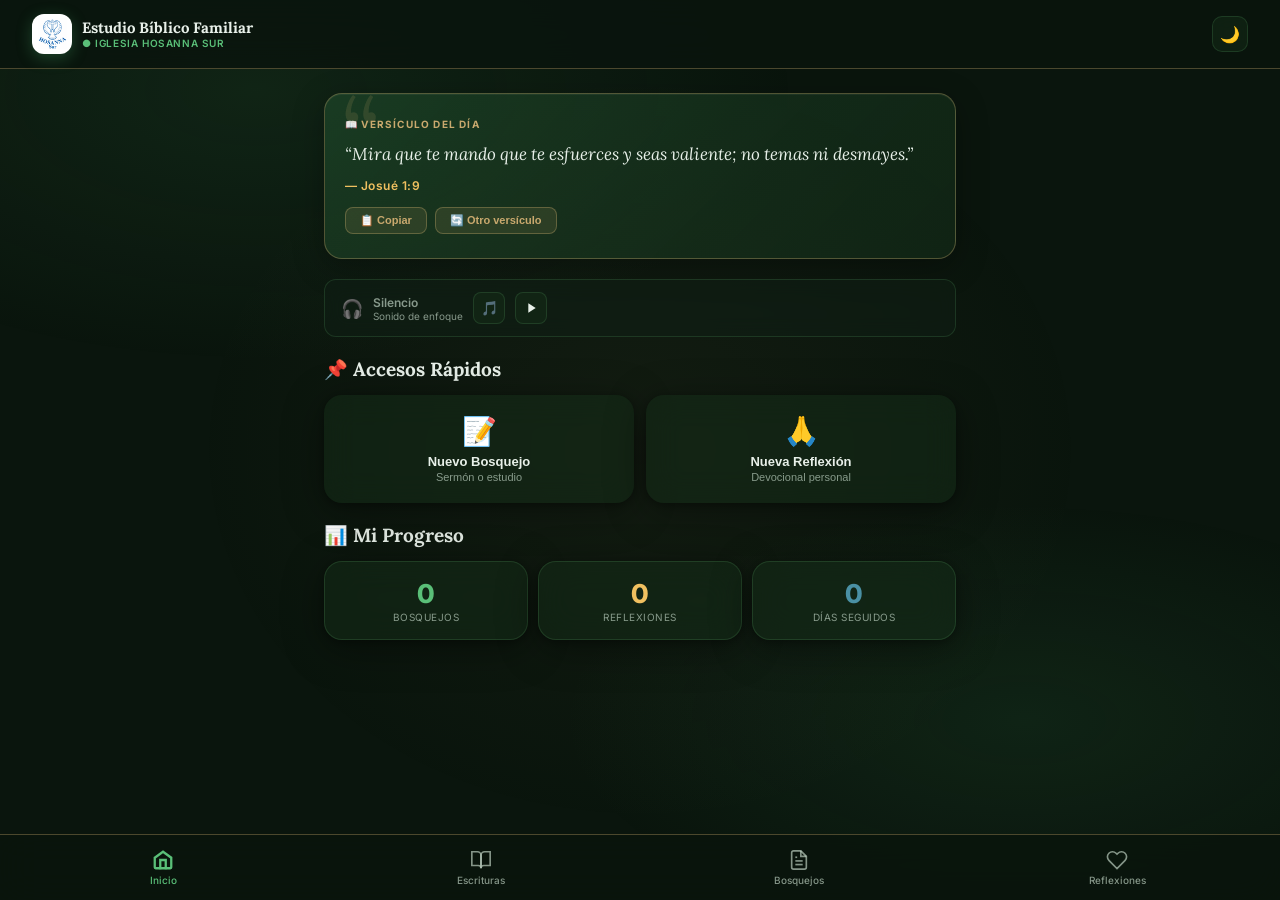
==== index.html @ 6cac1511 "Initial commit of Biblia App" ====
<!DOCTYPE html>
<html lang="es" data-theme="dark">
<head>
  <meta charset="UTF-8"/>
  <meta name="viewport" content="width=device-width, initial-scale=1.0, viewport-fit=cover"/>
  <meta name="description" content="Estudio Bíblico Familiar — Iglesia Hosanna Sur. Tu compañero de fe: bosquejos de sermones, reflexiones personales, lector bíblico y sonido Zen. Funciona sin internet."/>
  <meta name="theme-color" content="#1a3a22"/>
  <meta name="mobile-web-app-capable" content="yes"/>
  <meta name="apple-mobile-web-app-capable" content="yes"/>
  <meta name="apple-mobile-web-app-status-bar-style" content="black-translucent"/>
  <meta name="apple-mobile-web-app-title" content="Biblia App"/>
  <title>Estudio Bíblico Familiar — Iglesia Hosanna Sur</title>
  <link rel="manifest" href="manifest.json"/>
  <link rel="icon" type="image/svg+xml" href="icon.svg"/>
  <link rel="apple-touch-icon" href="icon.svg"/>
  <link rel="stylesheet" href="style.css"/>
</head>
<body>

<div class="app-shell">

  <!-- ══ HEADER ══ -->
  <header class="app-header">
    <div class="header-brand">
      <div class="header-icon" style="background:#fff; padding:3px; display:flex; align-items:center; justify-content:center; overflow:hidden;"><img src="logo-hosanna.png" alt="Hosanna Sur" style="width:100%; height:100%; object-fit:contain; border-radius:9px;"/></div>
      <div>
        <div class="header-title">Estudio Bíblico Familiar</div>
        <div class="header-subtitle" id="online-status">● Iglesia Hosanna Sur</div>
      </div>
    </div>
    <div class="header-actions">
      <button class="btn-icon" id="btn-theme" title="Cambiar tema">🌙</button>
    </div>
  </header>

  <!-- ══ MAIN ══ -->
  <main class="app-main">

    <!-- ── TAB: INICIO (Versículo + Zen) ── -->
    <section class="tab-screen active" id="tab-inicio">

      <!-- Versículo del Día -->
      <div class="verse-card">
        <div class="verse-card-label">📖 Versículo del Día</div>
        <div class="verse-card-text" id="verse-text">Cargando...</div>
        <div class="verse-card-ref" id="verse-ref"></div>
        <div class="verse-card-actions">
          <button class="btn-verse" id="btn-copy-verse">📋 Copiar</button>
          <button class="btn-verse" id="btn-new-verse">🔄 Otro versículo</button>
        </div>
      </div>

      <!-- Player Zen de Enfoque -->
      <div class="zen-bar" id="zen-bar">
        <span style="font-size:18px;">🎧</span>
        <div>
          <div class="zen-name" id="zen-name">Silencio</div>
          <div style="font-size:10px; color:var(--text-muted);">Sonido de enfoque</div>
        </div>
        <button class="zen-btn-small" id="btn-zen-select" title="Elegir sonido">🎵</button>
        <button class="zen-btn-small" id="btn-zen-play" title="Reproducir/Pausa">
          <svg id="zen-play-svg" viewBox="0 0 24 24" width="16" height="16" fill="currentColor"><path d="M8 5v14l11-7z"/></svg>
        </button>
      </div>

      <!-- Accesos rápidos -->
      <div class="section-header">
        <div class="section-title">📌 Accesos Rápidos</div>
      </div>
      <div style="display:grid; grid-template-columns:1fr 1fr; gap:12px; margin-bottom:20px;">
        <button class="glass-card" style="padding:20px 16px; text-align:center; cursor:pointer; border:none; color:var(--text-primary);" onclick="switchTab('tab-bosquejos'); showEditorBosquejo()">
          <div style="font-size:28px; margin-bottom:6px;">📝</div>
          <div style="font-size:13px; font-weight:700;">Nuevo Bosquejo</div>
          <div style="font-size:11px; color:var(--text-muted); margin-top:2px;">Sermón o estudio</div>
        </button>
        <button class="glass-card" style="padding:20px 16px; text-align:center; cursor:pointer; border:none; color:var(--text-primary);" onclick="switchTab('tab-reflexiones'); showEditorReflexion()">
          <div style="font-size:28px; margin-bottom:6px;">🙏</div>
          <div style="font-size:13px; font-weight:700;">Nueva Reflexión</div>
          <div style="font-size:11px; color:var(--text-muted); margin-top:2px;">Devocional personal</div>
        </button>
      </div>

      <!-- Stats -->
      <div class="section-header">
        <div class="section-title">📊 Mi Progreso</div>
      </div>
      <div style="display:grid; grid-template-columns:1fr 1fr 1fr; gap:10px;">
        <div class="glass-card" style="padding:16px; text-align:center;">
          <div style="font-size:26px; font-weight:800; color:var(--emerald-light);" id="stat-bosquejos">0</div>
          <div style="font-size:10px; color:var(--text-muted); margin-top:2px; text-transform:uppercase; letter-spacing:.05em;">Bosquejos</div>
        </div>
        <div class="glass-card" style="padding:16px; text-align:center;">
          <div style="font-size:26px; font-weight:800; color:var(--gold-light);" id="stat-reflexiones">0</div>
          <div style="font-size:10px; color:var(--text-muted); margin-top:2px; text-transform:uppercase; letter-spacing:.05em;">Reflexiones</div>
        </div>
        <div class="glass-card" style="padding:16px; text-align:center;">
          <div style="font-size:26px; font-weight:800; color:var(--accent-blue);" id="stat-streak">0</div>
          <div style="font-size:10px; color:var(--text-muted); margin-top:2px; text-transform:uppercase; letter-spacing:.05em;">Días seguidos</div>
        </div>
      </div>

    </section>

    <!-- ── TAB: LECTOR ── -->
    <section class="tab-screen" id="tab-lector">
      <div class="section-header">
        <div class="section-title">📖 Lector Bíblico</div>
      </div>
      <div class="lector-controls">
        <select class="select-field" id="sel-libro" onchange="onLibroChange()">
          <option value="">— Selecciona un libro —</option>
        </select>
        <div style="display:flex; gap:10px;">
          <select class="select-field" id="sel-capitulo" style="flex:1;" onchange="loadCapitulo()">
            <option value="">Cap.</option>
          </select>
          <select class="select-field" id="sel-version" style="flex:1.5;" onchange="loadCapitulo()">
            <option value="rva">RVA 1909</option>
            <option value="nvi">NVI (adaptada)</option>
          </select>
        </div>
      </div>

      <div class="verse-display" id="verse-display">
        <div class="empty-state">
          <div class="empty-state-icon">📖</div>
          <p>Selecciona un libro y capítulo<br>para comenzar a leer.</p>
        </div>
      </div>

      <div class="lector-nav">
        <button class="btn-nav" id="btn-cap-prev" onclick="navCapitulo(-1)">
          <svg width="16" height="16" viewBox="0 0 24 24" fill="none" stroke="currentColor" stroke-width="2"><path d="M15 18l-6-6 6-6"/></svg>
          Anterior
        </button>
        <button class="btn-nav" id="btn-cap-next" onclick="navCapitulo(1)">
          Siguiente
          <svg width="16" height="16" viewBox="0 0 24 24" fill="none" stroke="currentColor" stroke-width="2"><path d="M9 18l6-6-6-6"/></svg>
        </button>
      </div>
    </section>

    <!-- ── TAB: BOSQUEJOS ── -->
    <section class="tab-screen" id="tab-bosquejos">
      <div class="section-header">
        <div class="section-title">📝 Mis Bosquejos</div>
        <button class="section-badge" style="cursor:pointer;" onclick="showEditorBosquejo()">+ Nuevo</button>
      </div>

      <div class="search-wrapper">
        <span class="search-icon">🔍</span>
        <input class="search-input" id="search-bosquejos" type="search" placeholder="Buscar bosquejos..." oninput="renderBosquejos()"/>
      </div>

      <div class="bosquejo-list" id="bosquejo-list">
        <div class="empty-state" id="bosquejo-empty">
          <div class="empty-state-icon">📝</div>
          <p>Aún no tienes bosquejos.<br>Toca <strong>+ Nuevo</strong> para crear el primero.</p>
        </div>
      </div>
    </section>

    <!-- ── TAB: REFLEXIONES ── -->
    <section class="tab-screen" id="tab-reflexiones">
      <div class="section-header">
        <div class="section-title">🙏 Mis Reflexiones</div>
        <button class="section-badge" style="cursor:pointer;" onclick="showEditorReflexion()">+ Nueva</button>
      </div>

      <div class="search-wrapper">
        <span class="search-icon">🔍</span>
        <input class="search-input" id="search-reflexiones" type="search" placeholder="Buscar reflexiones..." oninput="renderReflexiones()"/>
      </div>

      <div id="reflexion-list" style="display:flex; flex-direction:column; gap:12px;">
        <div class="empty-state" id="reflexion-empty">
          <div class="empty-state-icon">🙏</div>
          <p>Aún no tienes reflexiones.<br>Toca <strong>+ Nueva</strong> para comenzar tu diario.</p>
        </div>
      </div>
    </section>

  </main>

  <!-- ══ BOTTOM NAV ══ -->
  <nav class="bottom-nav">
    <button class="nav-btn active" id="nav-inicio" onclick="switchTab('tab-inicio')">
      <svg viewBox="0 0 24 24"><path d="M3 9.5L12 3l9 6.5V20a1 1 0 01-1 1H4a1 1 0 01-1-1V9.5z"/><polyline points="9 22 9 12 15 12 15 22"/></svg>
      Inicio
    </button>
    <button class="nav-btn" id="nav-lector" onclick="switchTab('tab-lector')">
      <svg viewBox="0 0 24 24"><path d="M2 3h6a4 4 0 014 4v14a3 3 0 00-3-3H2z"/><path d="M22 3h-6a4 4 0 00-4 4v14a3 3 0 013-3h7z"/></svg>
      Escrituras
    </button>
    <button class="nav-btn" id="nav-bosquejos" onclick="switchTab('tab-bosquejos')">
      <svg viewBox="0 0 24 24"><path d="M14 2H6a2 2 0 00-2 2v16a2 2 0 002 2h12a2 2 0 002-2V8z"/><polyline points="14 2 14 8 20 8"/><line x1="16" y1="13" x2="8" y2="13"/><line x1="16" y1="17" x2="8" y2="17"/><polyline points="10 9 9 9 8 9"/></svg>
      Bosquejos
    </button>
    <button class="nav-btn" id="nav-reflexiones" onclick="switchTab('tab-reflexiones')">
      <svg viewBox="0 0 24 24"><path d="M20.84 4.61a5.5 5.5 0 00-7.78 0L12 5.67l-1.06-1.06a5.5 5.5 0 00-7.78 7.78l1.06 1.06L12 21.23l7.78-7.78 1.06-1.06a5.5 5.5 0 000-7.78z"/></svg>
      Reflexiones
    </button>
  </nav>

</div><!-- /.app-shell -->

<!-- ══ EDITOR BOSQUEJO ══ -->
<div class="editor-screen" id="editor-bosquejo">
  <div class="editor-header">
    <button class="btn-back" onclick="closeEditorBosquejo()">← Volver</button>
    <h2 id="editor-bosquejo-title">Nuevo Bosquejo</h2>
    <button class="btn-verse-open" onclick="openVerseModal()" title="Buscar e insertar versículo">📖 Versículos</button>
    <button class="btn-save-editor" onclick="saveBosquejo()">Guardar ✓</button>
  </div>
  <div class="editor-body">
    <div>
      <div class="field-label">Tema / Título del Sermón</div>
      <input class="field-input" id="b-titulo" type="text" placeholder="Ej: El Poder de la Fe" onfocus="lastBosquejoField='b-titulo'"/>
    </div>
    <div>
      <div class="field-label">Objetivo</div>
      <input class="field-input" id="b-objetivo" type="text" placeholder="¿Qué quiero que los oyentes logren?" onfocus="lastBosquejoField='b-objetivo'"/>
    </div>
    <div>
      <div class="field-label">Pasaje Principal</div>
      <input class="field-input" id="b-pasaje" type="text" placeholder="Ej: Hebreos 11:1-6" onfocus="lastBosquejoField='b-pasaje'"/>
    </div>
    <div>
      <div class="field-label">
        📖 Introducción
        <button class="field-insert-btn" onclick="openVerseModal('b-intro')" title="Insertar versículo aquí">📖+</button>
      </div>
      <textarea class="field-textarea" id="b-intro" onfocus="lastBosquejoField='b-intro'" placeholder="¿Cómo captarás la atención? Anécdota, pregunta, estadística..."></textarea>
    </div>
    <div>
      <div class="field-label">
        🏗️ Desarrollo / Bosquejo de Puntos
        <button class="field-insert-btn" onclick="openVerseModal('b-desarrollo')" title="Insertar versículo aquí">📖+</button>
      </div>
      <textarea class="field-textarea" id="b-desarrollo" onfocus="lastBosquejoField='b-desarrollo'" style="min-height:140px;" placeholder="I. Punto 1&#10;   - Subpunto&#10;II. Punto 2&#10;   - Subpunto&#10;III. Punto 3"></textarea>
    </div>
    <div>
      <div class="field-label">
        🎯 Conclusión y Llamado
        <button class="field-insert-btn" onclick="openVerseModal('b-conclusion')" title="Insertar versículo aquí">📖+</button>
      </div>
      <textarea class="field-textarea" id="b-conclusion" onfocus="lastBosquejoField='b-conclusion'" placeholder="Cierre del mensaje y llamado a la acción..."></textarea>
    </div>
    <div>
      <div class="field-label">
        🙏 Reflexión / Aplicación Personal
        <button class="field-insert-btn" onclick="openVerseModal('b-reflexion')" title="Insertar versículo aquí">📖+</button>
      </div>
      <textarea class="field-textarea" id="b-reflexion" onfocus="lastBosquejoField='b-reflexion'" placeholder="¿Cómo aplicamos esto en nuestra vida diaria?"></textarea>
    </div>
    <div style="height:20px;"></div>
  </div>
</div>

<!-- ══ EDITOR REFLEXIÓN ══ -->
<div class="editor-screen" id="editor-reflexion">
  <div class="editor-header">
    <button class="btn-back" onclick="closeEditorReflexion()">← Volver</button>
    <h2 id="editor-reflexion-title">Nueva Reflexión</h2>
    <button class="btn-save-editor" onclick="saveReflexion()">Guardar ✓</button>
  </div>
  <div class="editor-body">
    <div>
      <div class="field-label">Pasaje Bíblico</div>
      <input class="field-input" id="r-pasaje" type="text" placeholder="Ej: Juan 3:16 | Salmo 23"/>
    </div>
    <div>
      <div class="field-label">Color de etiqueta</div>
      <div class="color-dots">
        <div class="color-dot active" data-color="none" onclick="selectReflColor(this,'none')" title="Sin color"></div>
        <div class="color-dot" data-color="yellow" onclick="selectReflColor(this,'yellow')"></div>
        <div class="color-dot" data-color="green" onclick="selectReflColor(this,'green')"></div>
        <div class="color-dot" data-color="blue" onclick="selectReflColor(this,'blue')"></div>
        <div class="color-dot" data-color="pink" onclick="selectReflColor(this,'pink')"></div>
      </div>
    </div>
    <div>
      <div class="field-label">✍️ Mi Reflexión Personal</div>
      <textarea class="field-textarea" id="r-contenido" style="min-height:200px;" placeholder="¿Qué te habló este pasaje hoy? ¿Qué sientes que Dios te está diciendo?&#10;&#10;Escribe libremente, este es tu espacio personal..."></textarea>
    </div>
    <div style="height:20px;"></div>
  </div>
</div>

<!-- ══ ZEN DRAWER ══ -->
<div class="zen-drawer-overlay" id="zen-drawer-overlay" onclick="closeZenDrawer(event)">
  <div class="zen-drawer">
    <div class="zen-drawer-title">🎧 Elige tu sonido de enfoque</div>
    <div class="zen-option active" data-sound="none" onclick="selectZenSound(this)">
      <span class="zen-option-icon">🔇</span>
      <div><div class="zen-option-name">Silencio</div><div class="zen-option-desc">Sin sonido de fondo</div></div>
    </div>
    <div class="zen-option" data-sound="sublime" onclick="selectZenSound(this)">
      <span class="zen-option-icon">🎹</span>
      <div><div class="zen-option-name">Sublime Gracia</div><div class="zen-option-desc">Melodía suave en piano zen</div></div>
    </div>
    <div class="zen-option" data-sound="fidelidad" onclick="selectZenSound(this)">
      <span class="zen-option-icon">🕊️</span>
      <div><div class="zen-option-name">Tu Fidelidad</div><div class="zen-option-desc">Notas pacíficas e inspiradoras</div></div>
    </div>
    <div class="zen-option" data-sound="grande" onclick="selectZenSound(this)">
      <span class="zen-option-icon">🌟</span>
      <div><div class="zen-option-name">Cuán Grande Es Él</div><div class="zen-option-desc">Melodía arpegiada para meditar</div></div>
    </div>
    <div class="zen-option" data-sound="lluvia" onclick="selectZenSound(this)">
      <span class="zen-option-icon">🌧️</span>
      <div><div class="zen-option-name">Lluvia de Oración</div><div class="zen-option-desc">Lluvia suave mezclada con acordes de paz</div></div>
    </div>
  </div>
</div>

<!-- ══ VERSE SELECTOR MODAL ══ -->
<div id="vm-overlay" class="vm-overlay">
  <div class="vm-modal">

    <!-- Header -->
    <div class="vm-header">
      <span class="vm-title">📖 Insertar Versículos</span>
      <button class="vm-close" onclick="closeVerseModal()">✕</button>
    </div>

    <!-- Testament filter -->
    <div class="vm-testament-bar">
      <button class="vm-t-btn active" data-t="AT" onclick="vmFilterTestament(this)">📜 Antiguo Testamento</button>
      <button class="vm-t-btn" data-t="NT" onclick="vmFilterTestament(this)">✝️ Nuevo Testamento</button>
    </div>

    <!-- Selectors -->
    <div class="vm-selectors">
      <select class="select-field" id="vm-libro" onchange="vmOnLibroChange()">
        <option value="">— Selecciona un libro —</option>
      </select>
      <select class="select-field" id="vm-cap" onchange="vmLoadVerses()">
        <option value="">Capítulo</option>
      </select>
    </div>

    <!-- Range bar -->
    <div class="vm-range-bar" id="vm-range-bar" style="display:none;">
      <span class="vm-range-label">📏 Rango rápido:</span>
      <span class="vm-range-label">Del v.</span>
      <input class="vm-range-input" type="number" id="vm-range-from" min="1" placeholder="1"/>
      <span class="vm-range-label">al v.</span>
      <input class="vm-range-input" type="number" id="vm-range-to" min="1" placeholder="5"/>
      <button class="vm-range-apply" onclick="vmApplyRange()">Aplicar</button>
      <button class="vm-range-apply" onclick="vmClearAll()" style="background:rgba(192,57,43,0.2); border-color:rgba(192,57,43,0.4); color:#e74c3c;">✕ Limpiar</button>
    </div>

    <!-- Verse list -->
    <div class="vm-verse-list" id="vm-list">
      <div class="empty-state" style="padding:30px 20px;">
        <div class="empty-state-icon">📖</div>
        <p>Selecciona un libro y capítulo<br>para ver los versículos.</p>
      </div>
    </div>

    <!-- Preview -->
    <div class="vm-preview" id="vm-preview">
      <div class="vm-preview-header">
        <span class="vm-preview-label">📋 Vista previa — <span id="vm-count">0</span> versículo(s) seleccionado(s)</span>
        <button class="vm-range-apply" onclick="vmClearAll()">✕ Limpiar</button>
      </div>
      <div class="vm-preview-text" id="vm-preview-text">Toca versículos arriba para seleccionarlos.</div>
    </div>

    <!-- Actions -->
    <div class="vm-actions">
      <button class="btn-nav" onclick="vmCopy()">📋 Solo copiar</button>
      <button class="btn-primary" style="flex:1; margin:0;" onclick="vmInsert()">✅ Insertar al Bosquejo</button>
    </div>

  </div>
</div>

<script src="app.js"></script>
</body>
</html>
---- style.css ----
/* ============================================================
   ESTUDIO BÍBLICO FAMILIAR — style.css
   Diseño Premium Glassmorphism — Paleta Verde Esmeralda Sagrada
   ============================================================ */

@import url('https://fonts.googleapis.com/css2?family=Lora:ital,wght@0,400;0,600;0,700;1,400&family=Inter:wght@300;400;500;600;700&display=swap');

/* ── TOKENS ── */
:root {
  --bg-deep:       #0a150d;
  --bg-mid:        #0f1f14;
  --bg-card:       rgba(20, 45, 25, 0.55);
  --bg-card-light: rgba(245, 240, 228, 0.08);
  --border:        rgba(100, 180, 110, 0.18);
  --border-gold:   rgba(201, 169, 110, 0.35);
  --text-primary:  #e8f0e9;
  --text-muted:    rgba(200, 220, 205, 0.65);
  --emerald:       #3a8f55;
  --emerald-light: #5abf78;
  --emerald-glow:  rgba(58, 143, 85, 0.4);
  --gold:          #c9a96e;
  --gold-light:    #f0c060;
  --gold-glow:     rgba(201, 169, 110, 0.3);
  --red-soft:      #c0392b;
  --accent-blue:   #4a90a4;
  --radius:        18px;
  --radius-sm:     12px;
  --shadow-card:   0 8px 40px rgba(0,0,0,0.4), 0 2px 8px rgba(0,0,0,0.3);
  --transition:    all 0.28s cubic-bezier(0.4,0,0.2,1);
}

[data-theme="light"] {
  --bg-deep:       #f5f0e8;
  --bg-mid:        #ede8d8;
  --bg-card:       rgba(255, 252, 240, 0.75);
  --bg-card-light: rgba(245, 240, 228, 0.85);
  --border:        rgba(100, 160, 80, 0.25);
  --border-gold:   rgba(160, 110, 40, 0.3);
  --text-primary:  #1a2e1a;
  --text-muted:    #5a7060;
  --emerald:       #2e6b3e;
  --emerald-light: #3a8f55;
  --emerald-glow:  rgba(46, 107, 62, 0.2);
  --gold:          #8a6020;
  --gold-light:    #a07030;
  --shadow-card:   0 8px 40px rgba(0,0,0,0.1), 0 2px 8px rgba(0,0,0,0.07);
}

/* ── RESET & BASE ── */
*, *::before, *::after { box-sizing: border-box; margin: 0; padding: 0; }

html { font-size: 16px; scroll-behavior: smooth; }

body {
  font-family: 'Inter', system-ui, sans-serif;
  background: var(--bg-deep);
  color: var(--text-primary);
  min-height: 100vh;
  min-height: 100dvh;
  overflow-x: hidden;
  -webkit-font-smoothing: antialiased;
}

/* Animated background */
body::before {
  content: '';
  position: fixed;
  inset: 0;
  background:
    radial-gradient(ellipse 70% 50% at 20% 10%, rgba(46,107,62,0.18) 0%, transparent 60%),
    radial-gradient(ellipse 60% 40% at 80% 80%, rgba(58,143,85,0.12) 0%, transparent 60%),
    radial-gradient(ellipse 50% 60% at 50% 50%, rgba(201,169,110,0.05) 0%, transparent 70%);
  pointer-events: none;
  z-index: 0;
}

/* ── LAYOUT ── */
.app-shell {
  position: relative;
  z-index: 1;
  display: flex;
  flex-direction: column;
  min-height: 100vh;
  min-height: 100dvh;
}

/* ── HEADER ── */
.app-header {
  position: sticky;
  top: 0;
  z-index: 100;
  backdrop-filter: blur(20px);
  -webkit-backdrop-filter: blur(20px);
  background: rgba(10, 21, 13, 0.85);
  border-bottom: 1px solid var(--border-gold);
  padding: 12px 20px;
  display: flex;
  align-items: center;
  justify-content: space-between;
  gap: 12px;
}

[data-theme="light"] .app-header {
  background: rgba(245, 240, 232, 0.92);
}

.header-brand {
  display: flex;
  align-items: center;
  gap: 10px;
}

.header-icon {
  width: 40px;
  height: 40px;
  background: linear-gradient(135deg, var(--emerald), #2a5c35);
  border-radius: 12px;
  display: flex;
  align-items: center;
  justify-content: center;
  font-size: 20px;
  box-shadow: 0 4px 15px var(--emerald-glow);
  flex-shrink: 0;
}

.header-title {
  font-family: 'Lora', Georgia, serif;
  font-size: 15px;
  font-weight: 700;
  color: var(--text-primary);
  line-height: 1.2;
}

.header-subtitle {
  font-size: 10px;
  color: var(--emerald-light);
  font-weight: 600;
  letter-spacing: 0.06em;
  text-transform: uppercase;
}

.header-actions { display: flex; gap: 8px; align-items: center; }

.btn-icon {
  width: 36px;
  height: 36px;
  border-radius: 10px;
  border: 1px solid var(--border);
  background: var(--bg-card);
  color: var(--text-primary);
  font-size: 16px;
  cursor: pointer;
  display: flex;
  align-items: center;
  justify-content: center;
  transition: var(--transition);
  backdrop-filter: blur(8px);
}

.btn-icon:hover {
  background: var(--emerald-glow);
  border-color: var(--emerald);
  transform: scale(1.07);
}

/* ── MAIN CONTENT ── */
.app-main {
  flex: 1;
  overflow-y: auto;
  overflow-x: hidden;
}

/* ── TAB SCREENS ── */
.tab-screen { display: none; padding: 20px 16px 100px; max-width: 680px; margin: 0 auto; }
.tab-screen.active { display: block; }

/* ── BOTTOM NAV ── */
.bottom-nav {
  position: fixed;
  bottom: 0;
  left: 0; right: 0;
  z-index: 100;
  backdrop-filter: blur(20px);
  -webkit-backdrop-filter: blur(20px);
  background: rgba(10, 21, 13, 0.92);
  border-top: 1px solid var(--border-gold);
  display: flex;
  justify-content: space-around;
  padding: 8px 4px;
  padding-bottom: max(8px, env(safe-area-inset-bottom));
}

[data-theme="light"] .bottom-nav { background: rgba(245,240,228,0.95); }

.nav-btn {
  flex: 1;
  display: flex;
  flex-direction: column;
  align-items: center;
  gap: 3px;
  padding: 6px 4px;
  border: none;
  background: none;
  color: var(--text-muted);
  font-size: 10px;
  font-family: 'Inter', sans-serif;
  font-weight: 500;
  cursor: pointer;
  border-radius: 10px;
  transition: var(--transition);
}

.nav-btn svg { width: 22px; height: 22px; stroke: currentColor; fill: none; stroke-width: 1.8; }
.nav-btn.active { color: var(--emerald-light); }
.nav-btn.active svg { stroke-width: 2.5; }
.nav-btn:hover { color: var(--text-primary); }

/* ── GLASS CARD ── */
.glass-card {
  background: var(--bg-card);
  backdrop-filter: blur(16px);
  -webkit-backdrop-filter: blur(16px);
  border: 1px solid var(--border);
  border-radius: var(--radius);
  box-shadow: var(--shadow-card);
  transition: var(--transition);
}

.glass-card:hover { border-color: rgba(100, 180, 110, 0.35); }

/* ── VERSE OF THE DAY CARD ── */
.verse-card {
  background: linear-gradient(135deg, rgba(46,107,62,0.35) 0%, rgba(20,45,25,0.6) 100%);
  border: 1px solid var(--border-gold);
  border-radius: var(--radius);
  padding: 24px 20px;
  margin-bottom: 20px;
  position: relative;
  overflow: hidden;
  box-shadow: 0 8px 32px rgba(0,0,0,0.3), inset 0 1px 0 rgba(255,255,255,0.05);
}

.verse-card::before {
  content: '\201C';
  position: absolute;
  top: -10px; left: 16px;
  font-family: 'Lora', serif;
  font-size: 100px;
  color: var(--gold);
  opacity: 0.15;
  line-height: 1;
  pointer-events: none;
}

.verse-card-label {
  font-size: 10px;
  font-weight: 700;
  letter-spacing: 0.12em;
  text-transform: uppercase;
  color: var(--gold);
  margin-bottom: 10px;
  display: flex;
  align-items: center;
  gap: 6px;
}

.verse-card-text {
  font-family: 'Lora', Georgia, serif;
  font-size: 17px;
  font-style: italic;
  line-height: 1.65;
  color: var(--text-primary);
  margin-bottom: 10px;
}

.verse-card-ref {
  font-size: 12px;
  font-weight: 600;
  color: var(--gold-light);
  letter-spacing: 0.04em;
}

.verse-card-actions { display: flex; gap: 8px; margin-top: 14px; }

.btn-verse {
  padding: 6px 14px;
  border-radius: 8px;
  border: 1px solid var(--border-gold);
  background: rgba(201,169,110,0.12);
  color: var(--gold);
  font-size: 11px;
  font-weight: 600;
  cursor: pointer;
  transition: var(--transition);
}

.btn-verse:hover { background: rgba(201,169,110,0.25); transform: translateY(-1px); }

/* ── SECTION HEADER ── */
.section-header {
  display: flex;
  align-items: center;
  justify-content: space-between;
  margin-bottom: 14px;
  margin-top: 4px;
}

.section-title {
  font-family: 'Lora', Georgia, serif;
  font-size: 19px;
  font-weight: 700;
  color: var(--text-primary);
}

.section-badge {
  font-size: 10px;
  font-weight: 700;
  padding: 3px 10px;
  border-radius: 20px;
  background: var(--emerald-glow);
  border: 1px solid var(--emerald);
  color: var(--emerald-light);
  letter-spacing: 0.05em;
  text-transform: uppercase;
}

/* ── BOSQUEJO (SERMON) CARDS ── */
.bosquejo-list { display: flex; flex-direction: column; gap: 12px; }

.bosquejo-card {
  padding: 18px;
  border-radius: var(--radius);
  background: var(--bg-card);
  border: 1px solid var(--border);
  backdrop-filter: blur(12px);
  cursor: pointer;
  transition: var(--transition);
  position: relative;
}

.bosquejo-card:hover {
  border-color: var(--emerald);
  transform: translateY(-2px);
  box-shadow: 0 12px 40px rgba(0,0,0,0.3);
}

.bosquejo-card-title {
  font-family: 'Lora', serif;
  font-size: 15px;
  font-weight: 700;
  color: var(--text-primary);
  margin-bottom: 4px;
}

.bosquejo-card-meta {
  font-size: 11px;
  color: var(--text-muted);
  display: flex;
  gap: 10px;
}

.bosquejo-card-meta span { display: flex; align-items: center; gap: 3px; }

.delete-btn {
  position: absolute;
  top: 12px; right: 12px;
  width: 26px; height: 26px;
  border-radius: 50%;
  border: 1px solid rgba(192,57,43,0.3);
  background: rgba(192,57,43,0.1);
  color: var(--red-soft);
  font-size: 12px;
  cursor: pointer;
  display: flex;
  align-items: center;
  justify-content: center;
  transition: var(--transition);
  opacity: 0;
}

.bosquejo-card:hover .delete-btn { opacity: 1; }
.delete-btn:hover { background: rgba(192,57,43,0.3); transform: scale(1.1); }

/* ── EDITOR SCREEN ── */
.editor-screen {
  display: none;
  position: fixed;
  inset: 0;
  z-index: 200;
  background: var(--bg-deep);
  flex-direction: column;
}

.editor-screen.active { display: flex; }

.editor-header {
  padding: 14px 16px;
  display: flex;
  align-items: center;
  gap: 10px;
  border-bottom: 1px solid var(--border-gold);
  backdrop-filter: blur(20px);
  background: rgba(10,21,13,0.9);
  flex-shrink: 0;
}

[data-theme="light"] .editor-header { background: rgba(245,240,228,0.95); }

.editor-header h2 {
  flex: 1;
  font-family: 'Lora', serif;
  font-size: 16px;
  font-weight: 700;
  color: var(--text-primary);
}

.btn-back, .btn-save-editor {
  padding: 8px 16px;
  border-radius: 10px;
  border: 1px solid var(--border);
  font-size: 13px;
  font-weight: 600;
  cursor: pointer;
  transition: var(--transition);
  font-family: 'Inter', sans-serif;
}

.btn-back {
  background: var(--bg-card);
  color: var(--text-muted);
}

.btn-back:hover { color: var(--text-primary); border-color: var(--text-muted); }

.btn-save-editor {
  background: linear-gradient(135deg, var(--emerald), #2a5c35);
  border-color: var(--emerald);
  color: #fff;
  box-shadow: 0 4px 15px var(--emerald-glow);
}

.btn-save-editor:hover { transform: translateY(-1px); box-shadow: 0 6px 20px var(--emerald-glow); }

.editor-body {
  flex: 1;
  overflow-y: auto;
  padding: 20px 16px;
  display: flex;
  flex-direction: column;
  gap: 16px;
}

.field-label {
  font-size: 11px;
  font-weight: 700;
  letter-spacing: 0.08em;
  text-transform: uppercase;
  color: var(--emerald-light);
  margin-bottom: 6px;
}

.field-input {
  width: 100%;
  padding: 12px 14px;
  border-radius: var(--radius-sm);
  border: 1px solid var(--border);
  background: var(--bg-card);
  color: var(--text-primary);
  font-family: 'Inter', sans-serif;
  font-size: 14px;
  transition: var(--transition);
  outline: none;
  backdrop-filter: blur(8px);
}

.field-input:focus { border-color: var(--emerald); box-shadow: 0 0 0 3px var(--emerald-glow); }

.field-textarea {
  width: 100%;
  padding: 12px 14px;
  border-radius: var(--radius-sm);
  border: 1px solid var(--border);
  background: var(--bg-card);
  color: var(--text-primary);
  font-family: 'Lora', Georgia, serif;
  font-size: 14px;
  line-height: 1.7;
  resize: vertical;
  min-height: 90px;
  outline: none;
  transition: var(--transition);
  backdrop-filter: blur(8px);
}

.field-textarea:focus { border-color: var(--emerald); box-shadow: 0 0 0 3px var(--emerald-glow); }
.field-textarea::placeholder, .field-input::placeholder { color: var(--text-muted); }

/* ── REFLEXIONES ── */
.reflection-card {
  padding: 16px;
  border-radius: var(--radius-sm);
  background: var(--bg-card);
  border: 1px solid var(--border);
  backdrop-filter: blur(12px);
  transition: var(--transition);
  position: relative;
}

.reflection-card:hover { border-color: var(--emerald); transform: translateY(-1px); }

.reflection-passage {
  font-size: 11px;
  font-weight: 700;
  color: var(--emerald-light);
  letter-spacing: 0.06em;
  text-transform: uppercase;
  margin-bottom: 6px;
}

.reflection-content {
  font-family: 'Lora', serif;
  font-size: 14px;
  line-height: 1.6;
  color: var(--text-primary);
  margin-bottom: 6px;
}

.reflection-date {
  font-size: 10px;
  color: var(--text-muted);
}

/* ── ZEN PLAYER (igual que Notarapida) ── */
.zen-bar {
  display: flex;
  align-items: center;
  gap: 10px;
  padding: 12px 16px;
  border-radius: var(--radius-sm);
  background: rgba(15,31,20,0.6);
  border: 1px solid var(--border);
  backdrop-filter: blur(10px);
  margin-bottom: 20px;
}

.zen-bar.playing { border-color: var(--emerald); box-shadow: 0 0 20px var(--emerald-glow); }

.zen-name {
  flex: 1;
  font-size: 12px;
  font-weight: 600;
  color: var(--text-muted);
}

.zen-name.playing-text { color: var(--emerald-light); }

.zen-btn-small {
  width: 32px; height: 32px;
  border-radius: 8px;
  border: 1px solid var(--border);
  background: var(--bg-card);
  color: var(--text-primary);
  font-size: 14px;
  cursor: pointer;
  display: flex;
  align-items: center;
  justify-content: center;
  transition: var(--transition);
}

.zen-btn-small:hover { border-color: var(--emerald); background: var(--emerald-glow); }

.zen-drawer-overlay {
  display: none;
  position: fixed;
  inset: 0;
  z-index: 300;
  background: rgba(0,0,0,0.5);
  backdrop-filter: blur(4px);
}

.zen-drawer-overlay.open { display: flex; align-items: flex-end; }

.zen-drawer {
  width: 100%;
  background: var(--bg-mid);
  border-radius: 24px 24px 0 0;
  border-top: 1px solid var(--border-gold);
  padding: 20px 16px 40px;
  animation: slideUp 0.25s ease;
}

@keyframes slideUp { from { transform: translateY(100%); } to { transform: translateY(0); } }

.zen-drawer-title {
  text-align: center;
  font-size: 13px;
  font-weight: 700;
  color: var(--text-muted);
  margin-bottom: 16px;
  letter-spacing: 0.06em;
  text-transform: uppercase;
}

.zen-option {
  display: flex;
  align-items: center;
  gap: 12px;
  padding: 14px 16px;
  border-radius: 12px;
  border: 1px solid var(--border);
  background: var(--bg-card);
  margin-bottom: 8px;
  cursor: pointer;
  transition: var(--transition);
}

.zen-option:hover, .zen-option.active {
  border-color: var(--emerald);
  background: var(--emerald-glow);
}

.zen-option-icon { font-size: 22px; }
.zen-option-name { font-size: 14px; font-weight: 600; color: var(--text-primary); }
.zen-option-desc { font-size: 11px; color: var(--text-muted); }

/* ── LECTOR ── */
.lector-controls {
  display: flex;
  flex-direction: column;
  gap: 12px;
  margin-bottom: 20px;
}

.select-field {
  width: 100%;
  padding: 11px 14px;
  border-radius: var(--radius-sm);
  border: 1px solid var(--border);
  background: var(--bg-card);
  color: var(--text-primary);
  font-family: 'Inter', sans-serif;
  font-size: 14px;
  outline: none;
  cursor: pointer;
  transition: var(--transition);
  appearance: none;
  -webkit-appearance: none;
  background-image: url("data:image/svg+xml,%3Csvg xmlns='http://www.w3.org/2000/svg' width='12' height='12' viewBox='0 0 24 24' fill='none' stroke='%235abf78' stroke-width='2'%3E%3Cpath d='M6 9l6 6 6-6'/%3E%3C/svg%3E");
  background-repeat: no-repeat;
  background-position: right 12px center;
  backdrop-filter: blur(8px);
}

.select-field:focus { border-color: var(--emerald); box-shadow: 0 0 0 3px var(--emerald-glow); }
.select-field option { background: #0f1f14; color: #e8f0e9; }

.verse-display {
  background: var(--bg-card);
  border: 1px solid var(--border-gold);
  border-radius: var(--radius);
  padding: 20px;
  backdrop-filter: blur(12px);
  min-height: 200px;
}

.verse-display-text {
  font-family: 'Lora', Georgia, serif;
  font-size: 16px;
  line-height: 1.8;
  color: var(--text-primary);
}

.verse-display-text .verse-num {
  font-size: 10px;
  font-weight: 700;
  color: var(--gold);
  vertical-align: super;
  margin-right: 3px;
}

.lector-nav {
  display: flex;
  gap: 10px;
  margin-top: 14px;
  justify-content: center;
}

.btn-nav {
  padding: 10px 20px;
  border-radius: 10px;
  border: 1px solid var(--border);
  background: var(--bg-card);
  color: var(--text-primary);
  font-size: 13px;
  font-weight: 600;
  cursor: pointer;
  transition: var(--transition);
  display: flex;
  align-items: center;
  gap: 6px;
}

.btn-nav:hover { border-color: var(--emerald); background: var(--emerald-glow); }

.btn-primary {
  padding: 12px 20px;
  border-radius: var(--radius-sm);
  border: none;
  background: linear-gradient(135deg, var(--emerald), #2a5c35);
  color: #fff;
  font-size: 14px;
  font-weight: 700;
  cursor: pointer;
  transition: var(--transition);
  display: flex;
  align-items: center;
  justify-content: center;
  gap: 8px;
  box-shadow: 0 4px 15px var(--emerald-glow);
  font-family: 'Inter', sans-serif;
  width: 100%;
}

.btn-primary:hover { transform: translateY(-2px); box-shadow: 0 8px 25px var(--emerald-glow); }

/* ── EMPTY STATE ── */
.empty-state {
  text-align: center;
  padding: 40px 20px;
  color: var(--text-muted);
}

.empty-state-icon { font-size: 48px; margin-bottom: 12px; opacity: 0.5; }
.empty-state p { font-size: 14px; line-height: 1.6; }

/* ── TOAST ── */
.toast {
  position: fixed;
  bottom: 90px;
  left: 50%;
  transform: translateX(-50%) translateY(20px);
  background: rgba(20,45,25,0.95);
  border: 1px solid var(--emerald);
  border-radius: 50px;
  padding: 10px 22px;
  font-size: 13px;
  font-weight: 600;
  color: var(--text-primary);
  backdrop-filter: blur(20px);
  box-shadow: 0 8px 30px rgba(0,0,0,0.4), 0 0 0 1px var(--emerald-glow);
  opacity: 0;
  transition: all 0.3s cubic-bezier(0.4, 0, 0.2, 1);
  z-index: 9999;
  white-space: nowrap;
  pointer-events: none;
}

.toast.show { opacity: 1; transform: translateX(-50%) translateY(0); }

/* ── SEARCH ── */
.search-wrapper {
  position: relative;
  margin-bottom: 16px;
}

.search-icon {
  position: absolute;
  left: 12px;
  top: 50%;
  transform: translateY(-50%);
  font-size: 14px;
  pointer-events: none;
  color: var(--text-muted);
}

.search-input {
  width: 100%;
  padding: 11px 14px 11px 36px;
  border-radius: var(--radius-sm);
  border: 1px solid var(--border);
  background: var(--bg-card);
  color: var(--text-primary);
  font-family: 'Inter', sans-serif;
  font-size: 14px;
  outline: none;
  transition: var(--transition);
  backdrop-filter: blur(8px);
}

.search-input:focus { border-color: var(--emerald); box-shadow: 0 0 0 3px var(--emerald-glow); }
.search-input::placeholder { color: var(--text-muted); }

/* ── HIGHLIGHT COLORS ── */
.color-dots { display: flex; gap: 8px; margin-bottom: 12px; }
.color-dot {
  width: 24px; height: 24px;
  border-radius: 50%;
  border: 2px solid transparent;
  cursor: pointer;
  transition: var(--transition);
}
.color-dot.active, .color-dot:hover { border-color: #fff; transform: scale(1.2); }
.color-dot[data-color="yellow"] { background: #f0c060; }
.color-dot[data-color="green"]  { background: #4caf80; }
.color-dot[data-color="blue"]   { background: #4a90a4; }
.color-dot[data-color="pink"]   { background: #e8728a; }
.color-dot[data-color="none"]   { background: var(--bg-card); border-color: var(--border); }

.dot-yellow { border-left: 3px solid #f0c060 !important; }
.dot-green  { border-left: 3px solid #4caf80 !important; }
.dot-blue   { border-left: 3px solid #4a90a4 !important; }
.dot-pink   { border-left: 3px solid #e8728a !important; }

/* ── RESPONSIVE ── */
@media (max-width: 380px) {
  .tab-screen { padding: 16px 12px 90px; }
  .verse-card-text { font-size: 15px; }
  .section-title { font-size: 17px; }
}

@media (min-width: 600px) {
  .app-header { padding: 14px 32px; }
  .tab-screen { padding: 24px 24px 100px; }
}

/* ── SCROLLBAR ── */
::-webkit-scrollbar { width: 4px; }
::-webkit-scrollbar-track { background: transparent; }
::-webkit-scrollbar-thumb { background: var(--border); border-radius: 4px; }
::-webkit-scrollbar-thumb:hover { background: var(--emerald); }

/* ── FIELD INSERT BUTTON ── */
.field-label {
  display: flex;
  align-items: center;
  justify-content: space-between;
}

.field-insert-btn {
  font-size: 10px;
  font-weight: 700;
  padding: 3px 8px;
  border-radius: 6px;
  border: 1px solid var(--border-gold);
  background: rgba(201,169,110,0.1);
  color: var(--gold);
  cursor: pointer;
  transition: var(--transition);
  font-family: 'Inter', sans-serif;
  letter-spacing: 0.03em;
  flex-shrink: 0;
}
.field-insert-btn:hover { background: rgba(201,169,110,0.25); transform: scale(1.05); }

.btn-verse-open {
  padding: 7px 12px;
  border-radius: 10px;
  border: 1px solid var(--border-gold);
  background: rgba(201,169,110,0.12);
  color: var(--gold);
  font-size: 12px;
  font-weight: 700;
  cursor: pointer;
  transition: var(--transition);
  font-family: 'Inter', sans-serif;
  flex-shrink: 0;
}
.btn-verse-open:hover { background: rgba(201,169,110,0.28); }

/* ── VERSE MODAL ── */
.vm-overlay {
  display: none;
  position: fixed;
  inset: 0;
  z-index: 500;
  background: rgba(0,0,0,0.65);
  backdrop-filter: blur(6px);
  -webkit-backdrop-filter: blur(6px);
  align-items: flex-end;
  justify-content: center;
}
.vm-overlay.open { display: flex; }

.vm-modal {
  width: 100%;
  max-width: 680px;
  max-height: 92vh;
  max-height: 92dvh;
  background: var(--bg-mid);
  border-radius: 24px 24px 0 0;
  border-top: 1px solid var(--border-gold);
  display: flex;
  flex-direction: column;
  overflow: hidden;
  animation: slideUp 0.28s cubic-bezier(0.4,0,0.2,1);
  box-shadow: 0 -20px 60px rgba(0,0,0,0.5);
}

.vm-header {
  display: flex;
  align-items: center;
  justify-content: space-between;
  padding: 16px 18px 12px;
  border-bottom: 1px solid var(--border);
  flex-shrink: 0;
}

.vm-title {
  font-family: 'Lora', serif;
  font-size: 17px;
  font-weight: 700;
  color: var(--text-primary);
}

.vm-close {
  width: 32px; height: 32px;
  border-radius: 50%;
  border: 1px solid var(--border);
  background: var(--bg-card);
  color: var(--text-muted);
  font-size: 14px;
  cursor: pointer;
  transition: var(--transition);
  display: flex; align-items: center; justify-content: center;
}
.vm-close:hover { color: var(--text-primary); border-color: var(--text-muted); }

.vm-testament-bar {
  display: flex;
  gap: 8px;
  padding: 12px 16px 8px;
  flex-shrink: 0;
}

.vm-t-btn {
  flex: 1;
  padding: 9px 8px;
  border-radius: 10px;
  border: 1px solid var(--border);
  background: var(--bg-card);
  color: var(--text-muted);
  font-size: 12px;
  font-weight: 600;
  cursor: pointer;
  transition: var(--transition);
  font-family: 'Inter', sans-serif;
}
.vm-t-btn.active {
  border-color: var(--emerald);
  background: var(--emerald-glow);
  color: var(--emerald-light);
}
.vm-t-btn:hover:not(.active) { color: var(--text-primary); border-color: var(--text-muted); }

.vm-selectors {
  display: flex;
  gap: 10px;
  padding: 6px 16px 10px;
  flex-shrink: 0;
}
.vm-selectors .select-field { flex: 1; }

.vm-range-bar {
  display: flex;
  align-items: center;
  gap: 6px;
  padding: 8px 16px;
  background: rgba(201,169,110,0.07);
  border-top: 1px solid var(--border);
  border-bottom: 1px solid var(--border);
  flex-shrink: 0;
  flex-wrap: wrap;
}

.vm-range-label { font-size: 11px; font-weight: 600; color: var(--text-muted); white-space: nowrap; }

.vm-range-input {
  width: 56px;
  padding: 5px 8px;
  border-radius: 8px;
  border: 1px solid var(--border);
  background: var(--bg-card);
  color: var(--text-primary);
  font-size: 13px;
  font-weight: 600;
  outline: none;
  font-family: 'Inter', sans-serif;
  text-align: center;
}
.vm-range-input:focus { border-color: var(--emerald); }

.vm-range-apply {
  padding: 5px 12px;
  border-radius: 8px;
  border: 1px solid var(--emerald);
  background: var(--emerald-glow);
  color: var(--emerald-light);
  font-size: 11px;
  font-weight: 700;
  cursor: pointer;
  transition: var(--transition);
  font-family: 'Inter', sans-serif;
  white-space: nowrap;
}
.vm-range-apply:hover { background: rgba(58,143,85,0.5); }

/* Verse list (scrollable) */
.vm-verse-list {
  flex: 1;
  overflow-y: auto;
  padding: 4px 0;
  min-height: 0;
}

.vm-offline-note {
  font-size: 11px;
  color: var(--gold);
  background: rgba(201,169,110,0.08);
  border: 1px solid var(--border-gold);
  border-radius: 8px;
  padding: 8px 14px;
  margin: 8px 16px;
  font-weight: 500;
}

.vm-verse-row {
  display: flex;
  align-items: flex-start;
  gap: 10px;
  padding: 10px 16px;
  border-bottom: 1px solid rgba(100,180,110,0.07);
  cursor: pointer;
  transition: background 0.18s;
}
.vm-verse-row:hover { background: rgba(58,143,85,0.08); }
.vm-verse-row.selected { background: rgba(58,143,85,0.18); }

.vm-verse-num {
  min-width: 24px;
  height: 24px;
  border-radius: 50%;
  background: var(--bg-card);
  border: 1px solid var(--border);
  font-size: 10px;
  font-weight: 800;
  color: var(--emerald-light);
  display: flex;
  align-items: center;
  justify-content: center;
  flex-shrink: 0;
  margin-top: 1px;
  transition: var(--transition);
}
.vm-verse-row.selected .vm-verse-num {
  background: var(--emerald);
  border-color: var(--emerald);
  color: #fff;
}

.vm-verse-text {
  flex: 1;
  font-family: 'Lora', Georgia, serif;
  font-size: 13px;
  line-height: 1.6;
  color: var(--text-primary);
}
.vm-verse-row.selected .vm-verse-text { color: var(--text-primary); }

.vm-verse-check {
  font-size: 16px;
  flex-shrink: 0;
  color: var(--text-muted);
  transition: var(--transition);
  margin-top: 1px;
}
.vm-verse-row.selected .vm-verse-check { color: var(--emerald-light); }

/* Preview area */
.vm-preview {
  border-top: 1px solid var(--border-gold);
  padding: 10px 16px;
  background: rgba(20,45,25,0.4);
  flex-shrink: 0;
  max-height: 120px;
  overflow-y: auto;
}

.vm-preview-header {
  display: flex;
  align-items: center;
  justify-content: space-between;
  margin-bottom: 6px;
}

.vm-preview-label {
  font-size: 10px;
  font-weight: 700;
  letter-spacing: 0.08em;
  text-transform: uppercase;
  color: var(--gold);
}

.vm-preview-text {
  font-family: 'Lora', serif;
  font-size: 12px;
  line-height: 1.6;
  color: var(--text-muted);
  font-style: italic;
}

/* Actions bar */
.vm-actions {
  display: flex;
  gap: 10px;
  padding: 12px 16px;
  padding-bottom: max(12px, env(safe-area-inset-bottom));
  border-top: 1px solid var(--border);
  flex-shrink: 0;
  background: var(--bg-mid);
}
.vm-actions .btn-nav { flex-shrink: 0; }

/* ── ANIMATIONS ── */
@keyframes fadeSlideIn {
  from { opacity: 0; transform: translateY(16px); }
  to   { opacity: 1; transform: translateY(0); }
}

.tab-screen.active { animation: fadeSlideIn 0.3s ease; }
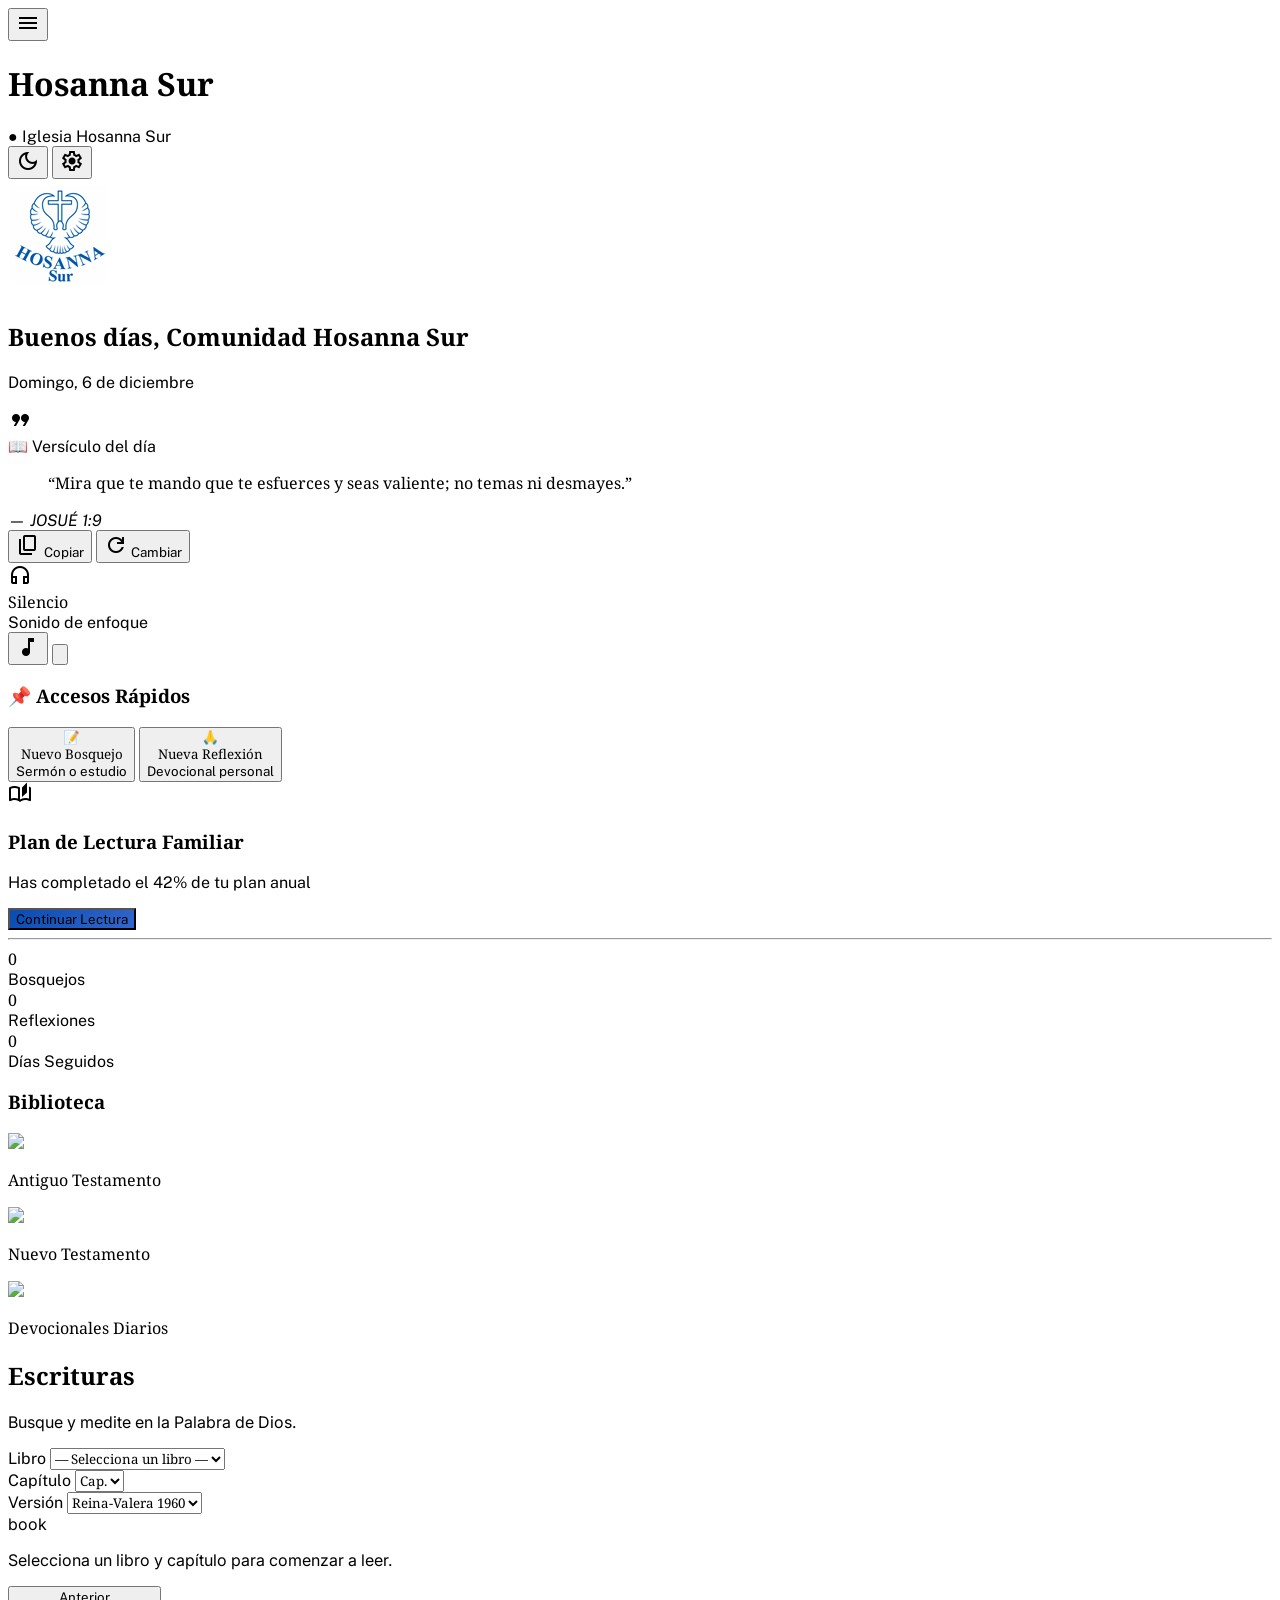
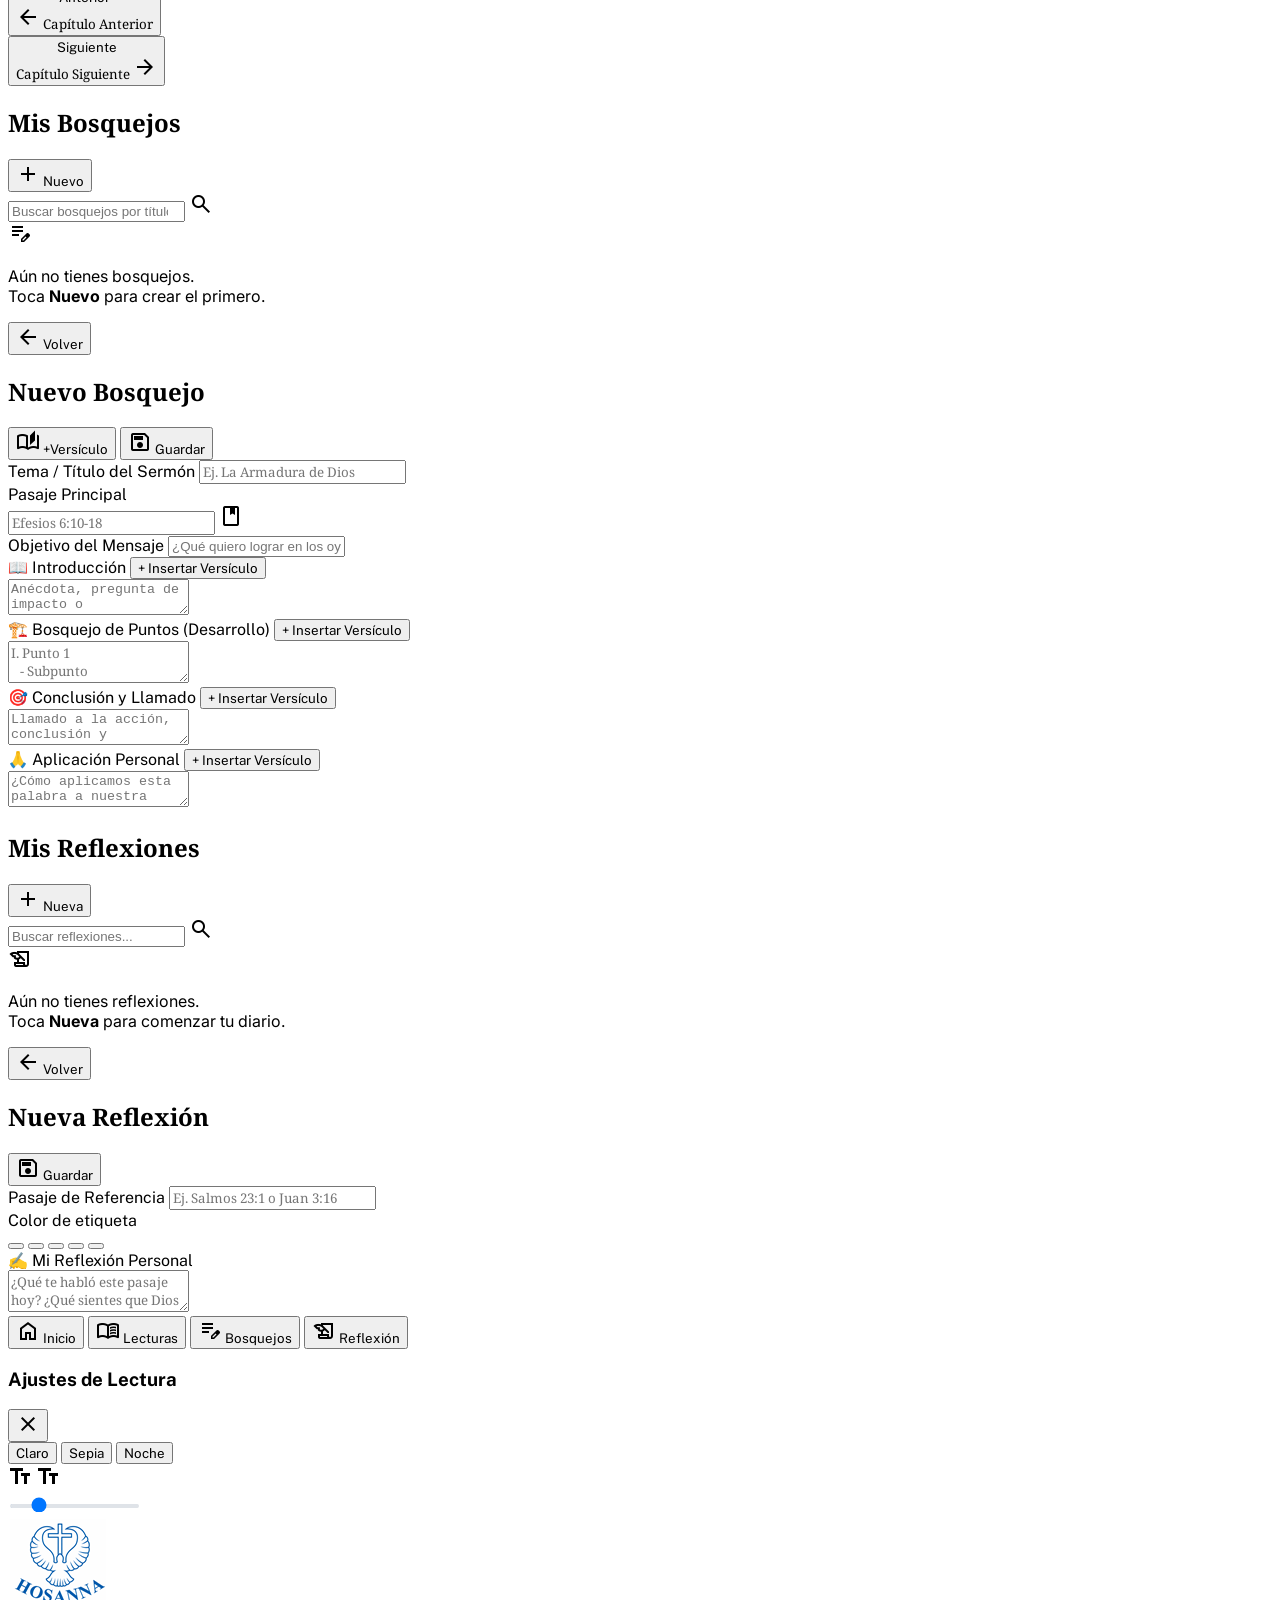
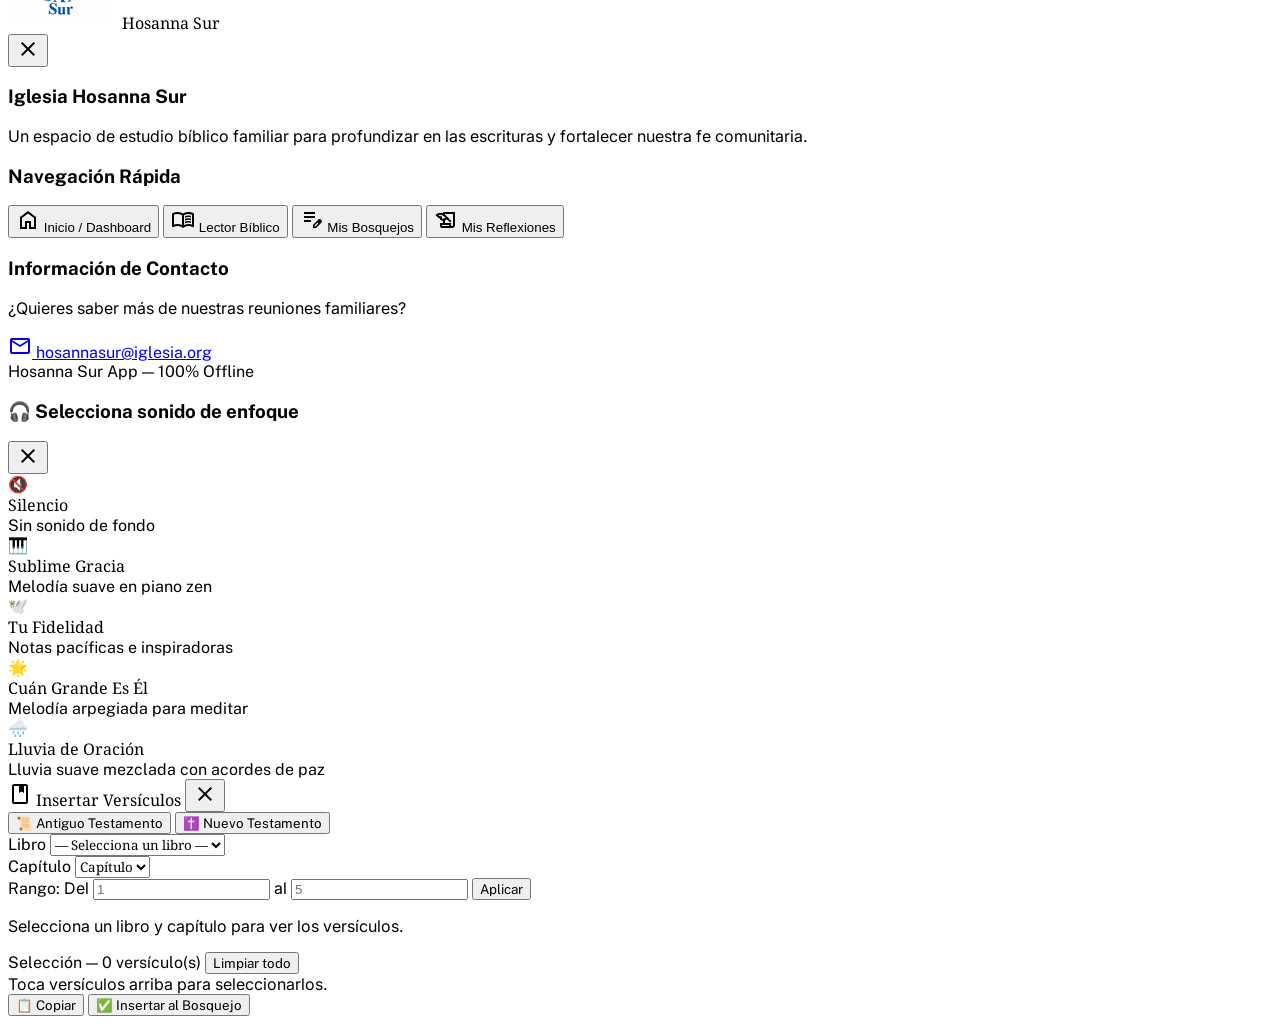
==== commit 0c15a933: "feat: integrar nuevo diseno premium estilo Alexandria con marca de Iglesia Hosanna Sur y saludo dina" ====
--- a/index.html
+++ b/index.html
@@ -1,382 +1,773 @@
 <!DOCTYPE html>
-<html lang="es" data-theme="dark">
+<html lang="es" class="light">
 <head>
-  <meta charset="UTF-8"/>
-  <meta name="viewport" content="width=device-width, initial-scale=1.0, viewport-fit=cover"/>
-  <meta name="description" content="Estudio Bíblico Familiar — Iglesia Hosanna Sur. Tu compañero de fe: bosquejos de sermones, reflexiones personales, lector bíblico y sonido Zen. Funciona sin internet."/>
-  <meta name="theme-color" content="#1a3a22"/>
-  <meta name="mobile-web-app-capable" content="yes"/>
-  <meta name="apple-mobile-web-app-capable" content="yes"/>
-  <meta name="apple-mobile-web-app-status-bar-style" content="black-translucent"/>
-  <meta name="apple-mobile-web-app-title" content="Biblia App"/>
+  <meta charset="utf-8">
+  <meta content="width=device-width, initial-scale=1.0, viewport-fit=cover" name="viewport">
+  <meta name="description" content="Estudio Bíblico Familiar — Iglesia Hosanna Sur. Tu compañero de fe: bosquejos de sermones, reflexiones personales, lector bíblico y sonido Zen. Funciona sin internet.">
+  <meta name="theme-color" content="#094cb2">
+  <meta name="mobile-web-app-capable" content="yes">
+  <meta name="apple-mobile-web-app-capable" content="yes">
+  <meta name="apple-mobile-web-app-status-bar-style" content="black-translucent">
+  <meta name="apple-mobile-web-app-title" content="Biblia App">
   <title>Estudio Bíblico Familiar — Iglesia Hosanna Sur</title>
-  <link rel="manifest" href="manifest.json"/>
-  <link rel="icon" type="image/svg+xml" href="icon.svg"/>
-  <link rel="apple-touch-icon" href="icon.svg"/>
-  <link rel="stylesheet" href="style.css"/>
+  <link rel="manifest" href="manifest.json">
+  <link rel="icon" type="image/svg+xml" href="icon.svg">
+  <link rel="apple-touch-icon" href="icon.svg">
+  
+  <script src="https://cdn.tailwindcss.com?plugins=forms,container-queries"></script>
+  <link href="https://fonts.googleapis.com/css2?family=Noto+Serif:ital,wght@0,400;0,700;1,400&amp;family=Inter:wght@400;500;600&amp;family=Public+Sans:wght@300;400;600;700&amp;display=swap" rel="stylesheet">
+  <link href="https://fonts.googleapis.com/css2?family=Material+Symbols+Outlined:wght,FILL@100..700,0..1&amp;display=swap" rel="stylesheet">
+  
+  <script id="tailwind-config">
+    tailwind.config = {
+      darkMode: "class",
+      theme: {
+        extend: {
+          "colors": {
+            "surface-container-low": "#f5f3f4",
+            "on-tertiary-container": "#4a3f00",
+            "on-primary-fixed": "#001946",
+            "on-primary": "#ffffff",
+            "outline": "#737784",
+            "inverse-primary": "#b1c5ff",
+            "surface-container": "#efedee",
+            "on-error": "#ffffff",
+            "surface-tint": "#2259bf",
+            "on-secondary-fixed": "#171c20",
+            "outline-variant": "#c3c6d5",
+            "on-tertiary-fixed": "#211b00",
+            "primary-fixed-dim": "#b1c5ff",
+            "surface-dim": "#dbdadb",
+            "secondary-container": "#dfe3e8",
+            "error": "#ba1a1a",
+            "tertiary-fixed": "#f9e37a",
+            "on-secondary-container": "#606569",
+            "background": "#faf9fa",
+            "on-secondary": "#ffffff",
+            "on-background": "#1b1c1d",
+            "tertiary-container": "#bfab49",
+            "on-secondary-fixed-variant": "#42474b",
+            "on-surface": "#1b1c1d",
+            "surface-container-lowest": "#ffffff",
+            "surface": "#faf9fa",
+            "tertiary": "#6d5e00",
+            "on-tertiary": "#ffffff",
+            "secondary-fixed": "#dfe3e8",
+            "surface-container-high": "#e9e8e9",
+            "tertiary-fixed-dim": "#dcc661",
+            "inverse-surface": "#303031",
+            "error-container": "#ffdad6",
+            "surface-variant": "#e3e2e3",
+            "secondary": "#5a5f63",
+            "inverse-on-surface": "#f2f0f1",
+            "on-error-container": "#93000a",
+            "surface-container-highest": "#e3e2e3",
+            "surface-bright": "#faf9fa",
+            "secondary-fixed-dim": "#c2c7cc",
+            "primary-container": "#3366cc",
+            "primary-fixed": "#d9e2ff",
+            "primary": "#094cb2",
+            "on-primary-container": "#e7ebff",
+            "on-tertiary-fixed-variant": "#524600",
+            "on-primary-fixed-variant": "#00419d",
+            "on-surface-variant": "#434653"
+          },
+          "borderRadius": {
+            "DEFAULT": "0.125rem",
+            "lg": "0.25rem",
+            "xl": "0.5rem",
+            "full": "0.75rem"
+          },
+          "fontFamily": {
+            "headline": ["Noto Serif"],
+            "display": ["Noto Serif"],
+            "body": ["Inter"],
+            "label": ["Public Sans"]
+          }
+        }
+      }
+    }
+  </script>
+  
+  <style>
+    body { font-family: 'Inter', sans-serif; min-height: 100vh; min-height: 100dvh; }
+    .font-headline { font-family: 'Noto Serif', serif; }
+    .font-label { font-family: 'Public Sans', sans-serif; }
+    .glass { backdrop-filter: blur(20px); -webkit-backdrop-filter: blur(20px); background-color: rgba(255, 255, 255, 0.8); }
+    .dark .glass { background-color: rgba(27, 28, 29, 0.8); }
+    .no-scrollbar::-webkit-scrollbar { display: none; }
+    .no-scrollbar { -ms-overflow-style: none; scrollbar-width: none; }
+    .gradient-primary { background: linear-gradient(135deg, #094cb2, #3366cc); }
+    .material-symbols-outlined { font-variation-settings: 'FILL' 0, 'wght' 400, 'GRAD' 0, 'opsz' 24; }
+    
+    /* Custom themes for reader */
+    .sepia-mode { background-color: #f4ecd8 !important; color: #433422 !important; }
+    .sepia-mode .surface-container-lowest { background-color: #fcf5e5 !important; }
+    .sepia-mode .text-on-surface-variant { color: #5f4b32 !important; }
+    .sepia-mode header, .sepia-mode nav { background-color: #f4ecd8/80 !important; }
+    
+    .dark-mode { background-color: #1b1c1d !important; color: #e3e2e3 !important; }
+    
+    /* Font slider custom styles */
+    #font-slider::-webkit-slider-runnable-track { background: #dfe3e8; height: 4px; border-radius: 2px; }
+    #font-slider::-webkit-slider-thumb {
+      -webkit-appearance: none; height: 18px; width: 18px; border-radius: 50%;
+      background: #094cb2; margin-top: -7px; cursor: pointer;
+    }
+    .toast {
+      position: fixed;
+      bottom: 110px;
+      left: 50%;
+      transform: translateX(-50%) translateY(20px);
+      background: rgba(27, 28, 29, 0.95);
+      border: 1px solid rgba(9, 76, 178, 0.3);
+      border-radius: 50px;
+      padding: 10px 22px;
+      font-size: 13px;
+      font-weight: 600;
+      color: #ffffff;
+      backdrop-filter: blur(20px);
+      box-shadow: 0 8px 30px rgba(0,0,0,0.2);
+      opacity: 0;
+      transition: all 0.3s cubic-bezier(0.4, 0, 0.2, 1);
+      z-index: 9999;
+      white-space: nowrap;
+      pointer-events: none;
+    }
+    .toast.show { opacity: 1; transform: translateX(-50%) translateY(0); }
+  </style>
 </head>
-<body>
-
-<div class="app-shell">
-
-  <!-- ══ HEADER ══ -->
-  <header class="app-header">
-    <div class="header-brand">
-      <div class="header-icon" style="background:#fff; padding:3px; display:flex; align-items:center; justify-content:center; overflow:hidden;"><img src="logo-hosanna.png" alt="Hosanna Sur" style="width:100%; height:100%; object-fit:contain; border-radius:9px;"/></div>
-      <div>
-        <div class="header-title">Estudio Bíblico Familiar</div>
-        <div class="header-subtitle" id="online-status">● Iglesia Hosanna Sur</div>
-      </div>
+<body class="bg-background text-on-surface selection:bg-primary-fixed/50 selection:text-on-primary-fixed min-h-screen pb-24 transition-colors duration-300">
+
+  <!-- ══ HEADER GLOBAL ══ -->
+  <header class="w-full top-0 sticky z-50 bg-surface-container-lowest/90 backdrop-blur-xl flex justify-between items-center px-6 py-4 border-b border-outline-variant/10">
+    <div class="flex items-center gap-4">
+      <button onclick="toggleMenuDrawer()" class="cursor-pointer active:opacity-70 transition-opacity flex items-center" title="Menú">
+        <span class="material-symbols-outlined text-primary text-2xl">menu</span>
+      </button>
+      <h1 class="font-headline text-2xl font-bold text-primary tracking-tighter">Hosanna Sur</h1>
     </div>
-    <div class="header-actions">
-      <button class="btn-icon" id="btn-theme" title="Cambiar tema">🌙</button>
+    
+    <div class="flex items-center gap-4">
+      <div id="online-status" class="font-label text-[10px] uppercase tracking-widest text-primary font-semibold hidden md:block">● Iglesia Hosanna Sur</div>
+      <button id="btn-theme" class="w-10 h-10 rounded-full bg-surface-container flex items-center justify-center hover:bg-surface-container-high transition-colors" title="Cambiar tema">
+        <span class="material-symbols-outlined text-primary text-xl">dark_mode</span>
+      </button>
+      <button id="header-settings-btn" class="hidden cursor-pointer active:opacity-70 transition-opacity flex items-center" onclick="toggleSettings()" title="Ajustes de lectura">
+        <span class="material-symbols-outlined text-primary text-xl">settings</span>
+      </button>
+      <div class="w-9 h-9 rounded-full bg-surface-container-high flex items-center justify-center overflow-hidden border border-outline-variant/30">
+        <img src="logo-hosanna.png" alt="Hosanna Sur" class="w-full h-full object-contain p-0.5 bg-white">
+      </div>
     </div>
   </header>
 
-  <!-- ══ MAIN ══ -->
-  <main class="app-main">
-
-    <!-- ── TAB: INICIO (Versículo + Zen) ── -->
-    <section class="tab-screen active" id="tab-inicio">
+  <!-- ══ MAIN CONTAINER ══ -->
+  <main class="max-w-3xl mx-auto px-6 pt-8 space-y-10">
+
+    <!-- ── TAB: INICIO ── -->
+    <section id="tab-inicio" class="tab-screen block space-y-10">
+      <!-- Saludo Dinámico -->
+      <header>
+        <h2 id="greeting-text" class="font-headline text-4xl font-bold text-on-surface tracking-tight">Buenas tardes, Comunidad Hosanna Sur</h2>
+        <p id="date-text" class="font-label text-on-surface-variant mt-1 text-sm tracking-widest uppercase">Jueves, 24 de Octubre</p>
+      </header>
 
       <!-- Versículo del Día -->
-      <div class="verse-card">
-        <div class="verse-card-label">📖 Versículo del Día</div>
-        <div class="verse-card-text" id="verse-text">Cargando...</div>
-        <div class="verse-card-ref" id="verse-ref"></div>
-        <div class="verse-card-actions">
-          <button class="btn-verse" id="btn-copy-verse">📋 Copiar</button>
-          <button class="btn-verse" id="btn-new-verse">🔄 Otro versículo</button>
-        </div>
-      </div>
+      <article class="relative overflow-hidden rounded-xl bg-surface-container-low p-8 md:p-12 shadow-sm border border-outline-variant/10">
+        <div class="absolute top-0 right-0 p-4 opacity-10 pointer-events-none">
+          <span class="material-symbols-outlined text-[120px]" style="font-variation-settings: 'FILL' 1;">format_quote</span>
+        </div>
+        <div class="relative z-10">
+          <span class="font-label text-tertiary font-semibold tracking-wider text-xs uppercase mb-4 block">📖 Versículo del día</span>
+          <blockquote id="verse-text" class="font-headline text-2xl md:text-3xl italic leading-relaxed text-on-surface mb-6">
+            "Cargando versículo..."
+          </blockquote>
+          <cite id="verse-ref" class="font-label text-on-surface-variant not-italic font-bold tracking-widest">— CARGANDO...</cite>
+          
+          <div class="flex gap-4 mt-8">
+            <button id="btn-copy-verse" class="flex items-center gap-2 px-5 py-2.5 rounded-full border border-outline-variant/30 bg-surface-container-lowest text-on-surface-variant hover:bg-surface-container-high transition-all active:scale-95">
+              <span class="material-symbols-outlined text-sm">content_copy</span>
+              <span class="font-label text-xs font-bold uppercase tracking-widest">Copiar</span>
+            </button>
+            <button id="btn-new-verse" class="flex items-center gap-2 px-5 py-2.5 rounded-full border border-outline-variant/30 bg-surface-container-lowest text-on-surface-variant hover:bg-surface-container-high transition-all active:scale-95">
+              <span class="material-symbols-outlined text-sm">refresh</span>
+              <span class="font-label text-xs font-bold uppercase tracking-widest">Cambiar</span>
+            </button>
+          </div>
+        </div>
+      </article>
 
       <!-- Player Zen de Enfoque -->
-      <div class="zen-bar" id="zen-bar">
-        <span style="font-size:18px;">🎧</span>
-        <div>
-          <div class="zen-name" id="zen-name">Silencio</div>
-          <div style="font-size:10px; color:var(--text-muted);">Sonido de enfoque</div>
-        </div>
-        <button class="zen-btn-small" id="btn-zen-select" title="Elegir sonido">🎵</button>
-        <button class="zen-btn-small" id="btn-zen-play" title="Reproducir/Pausa">
-          <svg id="zen-play-svg" viewBox="0 0 24 24" width="16" height="16" fill="currentColor"><path d="M8 5v14l11-7z"/></svg>
-        </button>
-      </div>
-
-      <!-- Accesos rápidos -->
-      <div class="section-header">
-        <div class="section-title">📌 Accesos Rápidos</div>
-      </div>
-      <div style="display:grid; grid-template-columns:1fr 1fr; gap:12px; margin-bottom:20px;">
-        <button class="glass-card" style="padding:20px 16px; text-align:center; cursor:pointer; border:none; color:var(--text-primary);" onclick="switchTab('tab-bosquejos'); showEditorBosquejo()">
-          <div style="font-size:28px; margin-bottom:6px;">📝</div>
-          <div style="font-size:13px; font-weight:700;">Nuevo Bosquejo</div>
-          <div style="font-size:11px; color:var(--text-muted); margin-top:2px;">Sermón o estudio</div>
-        </button>
-        <button class="glass-card" style="padding:20px 16px; text-align:center; cursor:pointer; border:none; color:var(--text-primary);" onclick="switchTab('tab-reflexiones'); showEditorReflexion()">
-          <div style="font-size:28px; margin-bottom:6px;">🙏</div>
-          <div style="font-size:13px; font-weight:700;">Nueva Reflexión</div>
-          <div style="font-size:11px; color:var(--text-muted); margin-top:2px;">Devocional personal</div>
-        </button>
-      </div>
-
-      <!-- Stats -->
-      <div class="section-header">
-        <div class="section-title">📊 Mi Progreso</div>
-      </div>
-      <div style="display:grid; grid-template-columns:1fr 1fr 1fr; gap:10px;">
-        <div class="glass-card" style="padding:16px; text-align:center;">
-          <div style="font-size:26px; font-weight:800; color:var(--emerald-light);" id="stat-bosquejos">0</div>
-          <div style="font-size:10px; color:var(--text-muted); margin-top:2px; text-transform:uppercase; letter-spacing:.05em;">Bosquejos</div>
-        </div>
-        <div class="glass-card" style="padding:16px; text-align:center;">
-          <div style="font-size:26px; font-weight:800; color:var(--gold-light);" id="stat-reflexiones">0</div>
-          <div style="font-size:10px; color:var(--text-muted); margin-top:2px; text-transform:uppercase; letter-spacing:.05em;">Reflexiones</div>
-        </div>
-        <div class="glass-card" style="padding:16px; text-align:center;">
-          <div style="font-size:26px; font-weight:800; color:var(--accent-blue);" id="stat-streak">0</div>
-          <div style="font-size:10px; color:var(--text-muted); margin-top:2px; text-transform:uppercase; letter-spacing:.05em;">Días seguidos</div>
-        </div>
-      </div>
-
+      <div class="glass flex items-center justify-between p-4 rounded-xl border border-outline-variant/20 shadow-sm" id="zen-bar">
+        <div class="flex items-center gap-3">
+          <span class="material-symbols-outlined text-primary text-2xl">headphones</span>
+          <div>
+            <div class="font-headline text-sm font-semibold text-on-surface" id="zen-name">Silencio</div>
+            <div class="font-label text-[10px] uppercase tracking-wider text-on-surface-variant">Sonido de enfoque</div>
+          </div>
+        </div>
+        <div class="flex gap-2">
+          <button class="w-10 h-10 rounded-full bg-surface-container flex items-center justify-center hover:bg-surface-container-high transition-colors" id="btn-zen-select" title="Elegir sonido">
+            <span class="material-symbols-outlined text-sm text-primary">music_note</span>
+          </button>
+          <button class="w-10 h-10 rounded-full bg-primary text-on-primary flex items-center justify-center hover:scale-105 transition-transform" id="btn-zen-play" title="Reproducir/Pausa">
+            <svg id="zen-play-svg" viewBox="0 0 24 24" class="w-5 h-5 fill-current"><path d="M8 5v14l11-7z"/></svg>
+          </button>
+        </div>
+      </div>
+
+      <!-- Accesos Rápidos -->
+      <section class="space-y-4">
+        <h3 class="font-headline text-2xl font-bold text-on-surface">📌 Accesos Rápidos</h3>
+        <div class="grid grid-cols-2 gap-4">
+          <button onclick="switchTab('tab-bosquejos'); showEditorBosquejo();" class="bg-surface-container-lowest border border-outline-variant/20 rounded-xl p-6 text-center hover:bg-surface-container transition-all active:scale-98">
+            <div class="text-3xl mb-3">📝</div>
+            <div class="font-headline text-sm font-bold text-on-surface">Nuevo Bosquejo</div>
+            <div class="font-label text-[10px] text-on-surface-variant uppercase tracking-wider mt-1">Sermón o estudio</div>
+          </button>
+          <button onclick="switchTab('tab-reflexiones'); showEditorReflexion();" class="bg-surface-container-lowest border border-outline-variant/20 rounded-xl p-6 text-center hover:bg-surface-container transition-all active:scale-98">
+            <div class="text-3xl mb-3">🙏</div>
+            <div class="font-headline text-sm font-bold text-on-surface">Nueva Reflexión</div>
+            <div class="font-label text-[10px] text-on-surface-variant uppercase tracking-wider mt-1">Devocional personal</div>
+          </button>
+        </div>
+      </section>
+
+      <!-- Progreso & Estadísticas -->
+      <section class="bg-surface-container-lowest rounded-xl p-6 shadow-sm border border-outline-variant/10 space-y-6">
+        <div class="flex flex-col md:flex-row md:items-center justify-between gap-6">
+          <div class="flex-1">
+            <div class="flex items-center gap-3 mb-2">
+              <span class="material-symbols-outlined text-tertiary">auto_stories</span>
+              <h3 class="font-headline text-xl font-bold">Plan de Lectura Familiar</h3>
+            </div>
+            <div class="w-full bg-surface-container rounded-full h-1.5 mb-2">
+              <div class="bg-primary h-1.5 rounded-full" style="width: 42%"></div>
+            </div>
+            <p class="font-label text-xs text-on-surface-variant tracking-wide">Has completado el 42% de tu plan anual</p>
+          </div>
+          <button onclick="switchTab('tab-lector')" class="gradient-primary text-on-primary px-8 py-3 rounded-full font-label text-xs font-bold uppercase tracking-widest shadow-lg shadow-primary/20 hover:scale-105 transition-transform active:scale-95">
+            Continuar Lectura
+          </button>
+        </div>
+
+        <hr class="border-outline-variant/10">
+
+        <!-- Contadores -->
+        <div class="grid grid-cols-3 gap-4 text-center">
+          <div class="bg-surface-container-low p-4 rounded-xl">
+            <div id="stat-bosquejos" class="font-headline text-3xl font-extrabold text-primary">0</div>
+            <div class="font-label text-[9px] uppercase tracking-wider text-on-surface-variant mt-1">Bosquejos</div>
+          </div>
+          <div class="bg-surface-container-low p-4 rounded-xl">
+            <div id="stat-reflexiones" class="font-headline text-3xl font-extrabold text-tertiary">0</div>
+            <div class="font-label text-[9px] uppercase tracking-wider text-on-surface-variant mt-1">Reflexiones</div>
+          </div>
+          <div class="bg-surface-container-low p-4 rounded-xl">
+            <div id="stat-streak" class="font-headline text-3xl font-extrabold text-emerald-600">0</div>
+            <div class="font-label text-[9px] uppercase tracking-wider text-on-surface-variant mt-1">Días Seguidos</div>
+          </div>
+        </div>
+      </section>
+
+      <!-- Biblioteca Bento Grid -->
+      <section class="space-y-4">
+        <h3 class="font-headline text-2xl font-bold text-on-surface">Biblioteca</h3>
+        <div class="grid grid-cols-1 md:grid-cols-3 gap-4">
+          <div onclick="switchTab('tab-lector'); setLectorToBook(0)" class="group relative overflow-hidden h-36 rounded-xl cursor-pointer">
+            <img class="absolute inset-0 w-full h-full object-cover transition-transform duration-700 group-hover:scale-110" src="https://lh3.googleusercontent.com/aida-public/[base64]">
+            <div class="absolute inset-0 bg-gradient-to-t from-black/80 via-black/20 to-transparent"></div>
+            <div class="absolute bottom-0 left-0 p-4">
+              <p class="text-white font-headline text-lg font-bold">Antiguo Testamento</p>
+            </div>
+          </div>
+          <div onclick="switchTab('tab-lector'); setLectorToBook(39)" class="group relative overflow-hidden h-36 rounded-xl cursor-pointer">
+            <img class="absolute inset-0 w-full h-full object-cover transition-transform duration-700 group-hover:scale-110" src="https://lh3.googleusercontent.com/aida-public/[base64]">
+            <div class="absolute inset-0 bg-gradient-to-t from-black/80 via-black/20 to-transparent"></div>
+            <div class="absolute bottom-0 left-0 p-4">
+              <p class="text-white font-headline text-lg font-bold">Nuevo Testamento</p>
+            </div>
+          </div>
+          <div onclick="switchTab('tab-reflexiones')" class="group relative overflow-hidden h-36 rounded-xl cursor-pointer">
+            <img class="absolute inset-0 w-full h-full object-cover transition-transform duration-700 group-hover:scale-110" src="https://lh3.googleusercontent.com/aida-public/[base64]">
+            <div class="absolute inset-0 bg-gradient-to-t from-black/80 via-black/20 to-transparent"></div>
+            <div class="absolute bottom-0 left-0 p-4">
+              <p class="text-white font-headline text-lg font-bold">Devocionales Diarios</p>
+            </div>
+          </div>
+        </div>
+      </section>
     </section>
 
     <!-- ── TAB: LECTOR ── -->
-    <section class="tab-screen" id="tab-lector">
-      <div class="section-header">
-        <div class="section-title">📖 Lector Bíblico</div>
-      </div>
-      <div class="lector-controls">
-        <select class="select-field" id="sel-libro" onchange="onLibroChange()">
-          <option value="">— Selecciona un libro —</option>
-        </select>
-        <div style="display:flex; gap:10px;">
-          <select class="select-field" id="sel-capitulo" style="flex:1;" onchange="loadCapitulo()">
+    <section id="tab-lector" class="tab-screen hidden space-y-8">
+      <header>
+        <h2 class="font-headline text-3xl font-bold text-on-surface">Escrituras</h2>
+        <p class="text-on-surface-variant font-body mt-1">Busque y medite en la Palabra de Dios.</p>
+      </header>
+
+      <!-- Controles de selección -->
+      <div class="grid grid-cols-1 md:grid-cols-3 gap-4 bg-surface-container-low p-4 rounded-xl border border-outline-variant/10">
+        <!-- Selector de Libro -->
+        <div class="flex flex-col gap-1">
+          <label class="font-label text-[10px] uppercase tracking-widest text-on-surface-variant font-bold">Libro</label>
+          <select id="sel-libro" onchange="onLibroChange()" class="w-full bg-surface-container-lowest border-none outline-none focus:ring-2 focus:ring-primary/20 rounded-xl px-4 py-2.5 font-headline text-on-surface transition-all cursor-pointer">
+            <option value="">— Selecciona un libro —</option>
+          </select>
+        </div>
+        <!-- Selector de Capítulo -->
+        <div class="flex flex-col gap-1">
+          <label class="font-label text-[10px] uppercase tracking-widest text-on-surface-variant font-bold">Capítulo</label>
+          <select id="sel-capitulo" onchange="loadCapitulo()" class="w-full bg-surface-container-lowest border-none outline-none focus:ring-2 focus:ring-primary/20 rounded-xl px-4 py-2.5 font-headline text-on-surface transition-all cursor-pointer">
             <option value="">Cap.</option>
           </select>
-          <select class="select-field" id="sel-version" style="flex:1.5;" onchange="loadCapitulo()">
-            <option value="rva">RVA 1909</option>
+        </div>
+        <!-- Selector de Versión -->
+        <div class="flex flex-col gap-1">
+          <label class="font-label text-[10px] uppercase tracking-widest text-on-surface-variant font-bold">Versión</label>
+          <select id="sel-version" onchange="loadCapitulo()" class="w-full bg-surface-container-lowest border-none outline-none focus:ring-2 focus:ring-primary/20 rounded-xl px-4 py-2.5 font-headline text-on-surface transition-all cursor-pointer">
+            <option value="rva">Reina-Valera 1960</option>
             <option value="nvi">NVI (adaptada)</option>
           </select>
         </div>
       </div>
 
-      <div class="verse-display" id="verse-display">
-        <div class="empty-state">
-          <div class="empty-state-icon">📖</div>
-          <p>Selecciona un libro y capítulo<br>para comenzar a leer.</p>
-        </div>
-      </div>
-
-      <div class="lector-nav">
-        <button class="btn-nav" id="btn-cap-prev" onclick="navCapitulo(-1)">
-          <svg width="16" height="16" viewBox="0 0 24 24" fill="none" stroke="currentColor" stroke-width="2"><path d="M15 18l-6-6 6-6"/></svg>
-          Anterior
-        </button>
-        <button class="btn-nav" id="btn-cap-next" onclick="navCapitulo(1)">
-          Siguiente
-          <svg width="16" height="16" viewBox="0 0 24 24" fill="none" stroke="currentColor" stroke-width="2"><path d="M9 18l6-6-6-6"/></svg>
-        </button>
-      </div>
+      <!-- Pantalla del Lector -->
+      <div class="bg-surface-container-lowest rounded-xl p-8 shadow-sm border border-outline-variant/10 min-h-[300px] transition-all duration-300" id="reading-canvas">
+        <div id="verse-display" class="space-y-6">
+          <div class="empty-state text-center py-16 text-on-surface-variant">
+            <div class="text-5xl opacity-40 mb-3">book</div>
+            <p>Selecciona un libro y capítulo para comenzar a leer.</p>
+          </div>
+        </div>
+      </div>
+
+      <!-- Navegación del Lector -->
+      <nav class="flex justify-between items-center border-t border-outline-variant/20 pt-6">
+        <button id="btn-cap-prev" onclick="navCapitulo(-1)" class="flex flex-col items-start gap-1 group text-left">
+          <span class="font-label text-[10px] uppercase tracking-widest text-on-surface-variant group-hover:text-primary transition-colors">Anterior</span>
+          <div class="flex items-center gap-1.5 text-on-surface font-headline font-semibold">
+            <span class="material-symbols-outlined text-sm">arrow_back</span>
+            Capítulo Anterior
+          </div>
+        </button>
+        <div class="h-8 w-px bg-outline-variant/30"></div>
+        <button id="btn-cap-next" onclick="navCapitulo(1)" class="flex flex-col items-end gap-1 group text-right">
+          <span class="font-label text-[10px] uppercase tracking-widest text-on-surface-variant group-hover:text-primary transition-colors">Siguiente</span>
+          <div class="flex items-center gap-1.5 text-on-surface font-headline font-semibold">
+            Capítulo Siguiente
+            <span class="material-symbols-outlined text-sm">arrow_forward</span>
+          </div>
+        </button>
+      </nav>
     </section>
 
     <!-- ── TAB: BOSQUEJOS ── -->
-    <section class="tab-screen" id="tab-bosquejos">
-      <div class="section-header">
-        <div class="section-title">📝 Mis Bosquejos</div>
-        <button class="section-badge" style="cursor:pointer;" onclick="showEditorBosquejo()">+ Nuevo</button>
-      </div>
-
-      <div class="search-wrapper">
-        <span class="search-icon">🔍</span>
-        <input class="search-input" id="search-bosquejos" type="search" placeholder="Buscar bosquejos..." oninput="renderBosquejos()"/>
-      </div>
-
-      <div class="bosquejo-list" id="bosquejo-list">
-        <div class="empty-state" id="bosquejo-empty">
-          <div class="empty-state-icon">📝</div>
-          <p>Aún no tienes bosquejos.<br>Toca <strong>+ Nuevo</strong> para crear el primero.</p>
+    <section id="tab-bosquejos" class="tab-screen hidden">
+      <!-- 1. VISTA DE LISTA DE BOSQUEJOS -->
+      <div id="bosquejo-list-container" class="space-y-6">
+        <div class="flex items-center justify-between">
+          <h2 class="font-headline text-3xl font-bold text-on-surface">Mis Bosquejos</h2>
+          <button onclick="showEditorBosquejo()" class="flex items-center gap-2 px-4 py-2 rounded-full bg-primary text-on-primary font-label text-xs font-bold uppercase tracking-widest shadow-md hover:scale-105 transition-transform active:scale-95">
+            <span class="material-symbols-outlined text-sm">add</span> Nuevo
+          </button>
+        </div>
+        <div class="relative">
+          <input id="search-bosquejos" oninput="renderBosquejos()" type="search" placeholder="Buscar bosquejos por título o pasaje..." class="w-full bg-surface-container-lowest border border-outline-variant/20 outline-none focus:ring-2 focus:ring-primary/20 rounded-xl pl-11 pr-4 py-3 font-body text-on-surface transition-all" />
+          <span class="material-symbols-outlined absolute left-4 top-1/2 -translate-y-1/2 text-on-surface-variant">search</span>
+        </div>
+        
+        <div id="bosquejo-list" class="flex flex-col gap-4">
+          <div id="bosquejo-empty" class="text-center py-12 text-on-surface-variant bg-surface-container-low rounded-xl p-8">
+            <span class="material-symbols-outlined text-5xl opacity-40 mb-3 block">edit_note</span>
+            <p class="font-body">Aún no tienes bosquejos.<br>Toca <strong>Nuevo</strong> para crear el primero.</p>
+          </div>
+        </div>
+      </div>
+
+      <!-- 2. VISTA DE EDITOR DE BOSQUEJOS (SCREEN ORIGINAL DETALLADO) -->
+      <div id="bosquejo-editor-container" class="hidden space-y-8">
+        <header class="flex justify-between items-center pb-4 border-b border-outline-variant/20">
+          <div>
+            <button onclick="closeEditorBosquejo()" class="flex items-center gap-1.5 text-on-surface-variant hover:text-primary font-label text-xs uppercase tracking-widest font-bold mb-2">
+              <span class="material-symbols-outlined text-sm">arrow_back</span> Volver
+            </button>
+            <h2 id="editor-bosquejo-title" class="font-headline text-3xl font-bold text-on-surface">Nuevo Bosquejo</h2>
+          </div>
+          <div class="flex gap-2">
+            <button onclick="openVerseModal('bosquejo')" class="flex items-center gap-1.5 px-4 py-2 rounded-full bg-surface-container text-primary font-label text-xs font-bold uppercase tracking-widest hover:bg-surface-container-high transition-colors">
+              <span class="material-symbols-outlined text-sm">auto_stories</span> +Versículo
+            </button>
+            <button onclick="saveBosquejo()" class="flex items-center gap-1.5 px-5 py-2.5 rounded-full bg-primary text-on-primary font-label text-xs font-bold uppercase tracking-widest shadow-md hover:scale-105 active:scale-95 transition-all">
+              <span class="material-symbols-outlined text-sm">save</span> Guardar
+            </button>
+          </div>
+        </header>
+
+        <div class="space-y-6">
+          <div class="grid grid-cols-1 md:grid-cols-2 gap-6">
+            <!-- Título -->
+            <div class="space-y-2">
+              <label class="font-label text-xs uppercase tracking-widest text-on-surface-variant font-bold">Tema / Título del Sermón</label>
+              <input id="b-titulo" class="w-full bg-surface-container-lowest border border-outline-variant/20 outline-none focus:ring-2 focus:ring-primary/20 rounded-xl px-4 py-3 text-lg font-headline placeholder:text-outline-variant transition-all" placeholder="Ej. La Armadura de Dios" type="text" onfocus="lastBosquejoField='b-titulo'">
+            </div>
+            <!-- Pasaje -->
+            <div class="space-y-2">
+              <label class="font-label text-xs uppercase tracking-widest text-on-surface-variant font-bold">Pasaje Principal</label>
+              <div class="relative">
+                <input id="b-pasaje" class="w-full bg-surface-container-lowest border border-outline-variant/20 outline-none focus:ring-2 focus:ring-primary/20 rounded-xl pl-11 pr-4 py-3 text-lg font-headline placeholder:text-outline-variant transition-all" placeholder="Efesios 6:10-18" type="text" onfocus="lastBosquejoField='b-pasaje'">
+                <span class="material-symbols-outlined absolute left-4 top-1/2 -translate-y-1/2 text-primary">book</span>
+              </div>
+            </div>
+          </div>
+          
+          <!-- Objetivo -->
+          <div class="space-y-2">
+            <label class="font-label text-xs uppercase tracking-widest text-on-surface-variant font-bold">Objetivo del Mensaje</label>
+            <input id="b-objetivo" class="w-full bg-surface-container-lowest border border-outline-variant/20 outline-none focus:ring-2 focus:ring-primary/20 rounded-xl px-4 py-3 font-body placeholder:text-outline-variant transition-all" placeholder="¿Qué quiero lograr en los oyentes?" type="text" onfocus="lastBosquejoField='b-objetivo'">
+          </div>
+
+          <!-- Campos de Desarrollo del Bosquejo -->
+          <div class="space-y-6">
+            <div class="bg-surface-container-lowest p-6 rounded-xl border border-outline-variant/10 space-y-2">
+              <div class="flex justify-between items-center">
+                <label class="font-label text-xs uppercase tracking-widest text-on-surface-variant font-bold">📖 Introducción</label>
+                <button onclick="openVerseModal('b-intro')" class="text-primary font-label text-[10px] uppercase font-bold tracking-widest hover:underline">+ Insertar Versículo</button>
+              </div>
+              <textarea id="b-intro" class="w-full bg-transparent border-none outline-none font-body text-on-surface focus:ring-0 min-h-[100px] resize-none" placeholder="Anécdota, pregunta de impacto o introducción..." onfocus="lastBosquejoField='b-intro'"></textarea>
+            </div>
+
+            <!-- Puntos de Desarrollo Exegético (Anteriormente un solo textarea grande) -->
+            <div class="bg-surface-container-lowest p-6 rounded-xl border border-outline-variant/10 space-y-2">
+              <div class="flex justify-between items-center">
+                <label class="font-label text-xs uppercase tracking-widest text-on-surface-variant font-bold">🏗️ Bosquejo de Puntos (Desarrollo)</label>
+                <button onclick="openVerseModal('b-desarrollo')" class="text-primary font-label text-[10px] uppercase font-bold tracking-widest hover:underline">+ Insertar Versículo</button>
+              </div>
+              <textarea id="b-desarrollo" class="w-full bg-transparent border-none outline-none font-headline text-on-surface focus:ring-0 min-h-[180px] resize-none" placeholder="I. Punto 1&#10;   - Subpunto&#10;II. Punto 2&#10;   - Subpunto&#10;III. Punto 3" onfocus="lastBosquejoField='b-desarrollo'"></textarea>
+            </div>
+
+            <div class="bg-surface-container-lowest p-6 rounded-xl border border-outline-variant/10 space-y-2">
+              <div class="flex justify-between items-center">
+                <label class="font-label text-xs uppercase tracking-widest text-on-surface-variant font-bold">🎯 Conclusión y Llamado</label>
+                <button onclick="openVerseModal('b-conclusion')" class="text-primary font-label text-[10px] uppercase font-bold tracking-widest hover:underline">+ Insertar Versículo</button>
+              </div>
+              <textarea id="b-conclusion" class="w-full bg-transparent border-none outline-none font-body text-on-surface focus:ring-0 min-h-[100px] resize-none" placeholder="Llamado a la acción, conclusión y cierre..." onfocus="lastBosquejoField='b-conclusion'"></textarea>
+            </div>
+
+            <div class="bg-surface-container-lowest p-6 rounded-xl border border-outline-variant/10 space-y-2">
+              <div class="flex justify-between items-center">
+                <label class="font-label text-xs uppercase tracking-widest text-on-surface-variant font-bold">🙏 Aplicación Personal</label>
+                <button onclick="openVerseModal('b-reflexion')" class="text-primary font-label text-[10px] uppercase font-bold tracking-widest hover:underline">+ Insertar Versículo</button>
+              </div>
+              <textarea id="b-reflexion" class="w-full bg-transparent border-none outline-none font-body text-on-surface focus:ring-0 min-h-[100px] resize-none" placeholder="¿Cómo aplicamos esta palabra a nuestra vida diaria?" onfocus="lastBosquejoField='b-reflexion'"></textarea>
+            </div>
+          </div>
         </div>
       </div>
     </section>
 
     <!-- ── TAB: REFLEXIONES ── -->
-    <section class="tab-screen" id="tab-reflexiones">
-      <div class="section-header">
-        <div class="section-title">🙏 Mis Reflexiones</div>
-        <button class="section-badge" style="cursor:pointer;" onclick="showEditorReflexion()">+ Nueva</button>
-      </div>
-
-      <div class="search-wrapper">
-        <span class="search-icon">🔍</span>
-        <input class="search-input" id="search-reflexiones" type="search" placeholder="Buscar reflexiones..." oninput="renderReflexiones()"/>
-      </div>
-
-      <div id="reflexion-list" style="display:flex; flex-direction:column; gap:12px;">
-        <div class="empty-state" id="reflexion-empty">
-          <div class="empty-state-icon">🙏</div>
-          <p>Aún no tienes reflexiones.<br>Toca <strong>+ Nueva</strong> para comenzar tu diario.</p>
+    <section id="tab-reflexiones" class="tab-screen hidden">
+      <!-- 1. VISTA DE LISTA DE REFLEXIONES -->
+      <div id="reflexion-list-container" class="space-y-6">
+        <div class="flex items-center justify-between">
+          <h2 class="font-headline text-3xl font-bold text-on-surface">Mis Reflexiones</h2>
+          <button onclick="showEditorReflexion()" class="flex items-center gap-2 px-4 py-2 rounded-full bg-primary text-on-primary font-label text-xs font-bold uppercase tracking-widest shadow-md hover:scale-105 transition-transform active:scale-95">
+            <span class="material-symbols-outlined text-sm">add</span> Nueva
+          </button>
+        </div>
+        <div class="relative">
+          <input id="search-reflexiones" oninput="renderReflexiones()" type="search" placeholder="Buscar reflexiones..." class="w-full bg-surface-container-lowest border border-outline-variant/20 outline-none focus:ring-2 focus:ring-primary/20 rounded-xl pl-11 pr-4 py-3 font-body text-on-surface transition-all" />
+          <span class="material-symbols-outlined absolute left-4 top-1/2 -translate-y-1/2 text-on-surface-variant">search</span>
+        </div>
+        
+        <div id="reflexion-list" class="grid grid-cols-1 md:grid-cols-2 gap-4 animate-in fade-in duration-300">
+          <div id="reflexion-empty" class="col-span-full text-center py-12 text-on-surface-variant bg-surface-container-low rounded-xl p-8">
+            <span class="material-symbols-outlined text-5xl opacity-40 mb-3 block">history_edu</span>
+            <p class="font-body">Aún no tienes reflexiones.<br>Toca <strong>Nueva</strong> para comenzar tu diario.</p>
+          </div>
+        </div>
+      </div>
+
+      <!-- 2. VISTA DE EDITOR DE REFLEXIONES -->
+      <div id="reflexion-editor-container" class="hidden space-y-8">
+        <header class="flex justify-between items-center pb-4 border-b border-outline-variant/20">
+          <div>
+            <button onclick="closeEditorReflexion()" class="flex items-center gap-1.5 text-on-surface-variant hover:text-primary font-label text-xs uppercase tracking-widest font-bold mb-2">
+              <span class="material-symbols-outlined text-sm">arrow_back</span> Volver
+            </button>
+            <h2 id="editor-reflexion-title" class="font-headline text-3xl font-bold text-on-surface">Nueva Reflexión</h2>
+          </div>
+          <button onclick="saveReflexion()" class="flex items-center gap-1.5 px-5 py-2.5 rounded-full bg-primary text-on-primary font-label text-xs font-bold uppercase tracking-widest shadow-md hover:scale-105 active:scale-95 transition-all">
+            <span class="material-symbols-outlined text-sm">save</span> Guardar
+          </button>
+        </header>
+
+        <div class="space-y-6">
+          <!-- Pasaje de Inspiración (Opcional) -->
+          <div class="space-y-2">
+            <label class="font-label text-xs uppercase tracking-widest text-on-surface-variant font-bold">Pasaje de Referencia</label>
+            <input id="r-pasaje" class="w-full bg-surface-container-lowest border border-outline-variant/20 outline-none focus:ring-2 focus:ring-primary/20 rounded-xl px-4 py-3 font-headline placeholder:text-outline-variant transition-all" placeholder="Ej. Salmos 23:1 o Juan 3:16" type="text">
+          </div>
+
+          <!-- Color de etiqueta -->
+          <div class="space-y-2">
+            <label class="font-label text-xs uppercase tracking-widest text-on-surface-variant font-bold">Color de etiqueta</label>
+            <div class="flex gap-3" id="color-dots-container">
+              <button class="w-8 h-8 rounded-full bg-slate-200 border-2 border-primary active:scale-90 transition-transform" data-color="none" onclick="selectReflColor(this,'none')" title="Sin color"></button>
+              <button class="w-8 h-8 rounded-full bg-yellow-200 border-2 border-transparent active:scale-90 transition-transform" data-color="yellow" onclick="selectReflColor(this,'yellow')" title="Amarillo"></button>
+              <button class="w-8 h-8 rounded-full bg-green-200 border-2 border-transparent active:scale-90 transition-transform" data-color="green" onclick="selectReflColor(this,'green')" title="Verde"></button>
+              <button class="w-8 h-8 rounded-full bg-blue-200 border-2 border-transparent active:scale-90 transition-transform" data-color="blue" onclick="selectReflColor(this,'blue')" title="Azul"></button>
+              <button class="w-8 h-8 rounded-full bg-pink-200 border-2 border-transparent active:scale-90 transition-transform" data-color="pink" onclick="selectReflColor(this,'pink')" title="Rosa"></button>
+            </div>
+          </div>
+
+          <!-- Textarea Principal -->
+          <div class="space-y-2 relative">
+            <label class="font-label text-xs uppercase tracking-widest text-on-surface-variant font-bold">✍️ Mi Reflexión Personal</label>
+            <div class="relative">
+              <textarea id="r-contenido" class="w-full bg-surface-container-lowest border border-outline-variant/20 rounded-xl p-6 font-headline text-lg leading-relaxed text-on-surface placeholder:text-outline-variant/60 focus:ring-2 focus:ring-primary/20 min-h-[300px] outline-none transition-all" placeholder="¿Qué te habló este pasaje hoy? ¿Qué sientes que Dios te está diciendo? Escribe libremente..."></textarea>
+              <div class="absolute -left-3 top-0 bottom-0 w-[3px] bg-gradient-to-b from-primary/35 via-primary/5 to-transparent"></div>
+            </div>
+          </div>
         </div>
       </div>
     </section>
 
   </main>
 
-  <!-- ══ BOTTOM NAV ══ -->
-  <nav class="bottom-nav">
-    <button class="nav-btn active" id="nav-inicio" onclick="switchTab('tab-inicio')">
-      <svg viewBox="0 0 24 24"><path d="M3 9.5L12 3l9 6.5V20a1 1 0 01-1 1H4a1 1 0 01-1-1V9.5z"/><polyline points="9 22 9 12 15 12 15 22"/></svg>
-      Inicio
+  <!-- ══ NAV BAR INFERIOR (SPA) ══ -->
+  <nav class="fixed bottom-0 left-0 w-full z-40 bg-surface-container-lowest/80 dark:bg-surface-dim/80 backdrop-blur-xl flex justify-around items-center px-4 pb-6 pt-3 shadow-[0_-4px_20px_rgba(0,0,0,0.03)] border-t border-outline-variant/10 rounded-t-2xl">
+    <button id="nav-inicio" onclick="switchTab('tab-inicio')" class="flex flex-col items-center justify-center text-primary bg-primary-fixed/30 rounded-full px-4 py-1.5 scale-95 active:scale-90 transition-all font-label text-xs font-bold uppercase tracking-wider gap-0.5">
+      <span class="material-symbols-outlined">home</span>
+      <span>Inicio</span>
     </button>
-    <button class="nav-btn" id="nav-lector" onclick="switchTab('tab-lector')">
-      <svg viewBox="0 0 24 24"><path d="M2 3h6a4 4 0 014 4v14a3 3 0 00-3-3H2z"/><path d="M22 3h-6a4 4 0 00-4 4v14a3 3 0 013-3h7z"/></svg>
-      Escrituras
+    <button id="nav-lector" onclick="switchTab('tab-lector')" class="flex flex-col items-center justify-center text-on-surface-variant/60 hover:text-primary scale-95 active:scale-90 transition-all font-label text-xs font-bold uppercase tracking-wider gap-0.5">
+      <span class="material-symbols-outlined">menu_book</span>
+      <span>Lecturas</span>
     </button>
-    <button class="nav-btn" id="nav-bosquejos" onclick="switchTab('tab-bosquejos')">
-      <svg viewBox="0 0 24 24"><path d="M14 2H6a2 2 0 00-2 2v16a2 2 0 002 2h12a2 2 0 002-2V8z"/><polyline points="14 2 14 8 20 8"/><line x1="16" y1="13" x2="8" y2="13"/><line x1="16" y1="17" x2="8" y2="17"/><polyline points="10 9 9 9 8 9"/></svg>
-      Bosquejos
+    <button id="nav-bosquejos" onclick="switchTab('tab-bosquejos')" class="flex flex-col items-center justify-center text-on-surface-variant/60 hover:text-primary scale-95 active:scale-90 transition-all font-label text-xs font-bold uppercase tracking-wider gap-0.5">
+      <span class="material-symbols-outlined">edit_note</span>
+      <span>Bosquejos</span>
     </button>
-    <button class="nav-btn" id="nav-reflexiones" onclick="switchTab('tab-reflexiones')">
-      <svg viewBox="0 0 24 24"><path d="M20.84 4.61a5.5 5.5 0 00-7.78 0L12 5.67l-1.06-1.06a5.5 5.5 0 00-7.78 7.78l1.06 1.06L12 21.23l7.78-7.78 1.06-1.06a5.5 5.5 0 000-7.78z"/></svg>
-      Reflexiones
+    <button id="nav-reflexiones" onclick="switchTab('tab-reflexiones')" class="flex flex-col items-center justify-center text-on-surface-variant/60 hover:text-primary scale-95 active:scale-90 transition-all font-label text-xs font-bold uppercase tracking-wider gap-0.5">
+      <span class="material-symbols-outlined">history_edu</span>
+      <span>Reflexión</span>
     </button>
   </nav>
 
-</div><!-- /.app-shell -->
-
-<!-- ══ EDITOR BOSQUEJO ══ -->
-<div class="editor-screen" id="editor-bosquejo">
-  <div class="editor-header">
-    <button class="btn-back" onclick="closeEditorBosquejo()">← Volver</button>
-    <h2 id="editor-bosquejo-title">Nuevo Bosquejo</h2>
-    <button class="btn-verse-open" onclick="openVerseModal()" title="Buscar e insertar versículo">📖 Versículos</button>
-    <button class="btn-save-editor" onclick="saveBosquejo()">Guardar ✓</button>
-  </div>
-  <div class="editor-body">
-    <div>
-      <div class="field-label">Tema / Título del Sermón</div>
-      <input class="field-input" id="b-titulo" type="text" placeholder="Ej: El Poder de la Fe" onfocus="lastBosquejoField='b-titulo'"/>
-    </div>
-    <div>
-      <div class="field-label">Objetivo</div>
-      <input class="field-input" id="b-objetivo" type="text" placeholder="¿Qué quiero que los oyentes logren?" onfocus="lastBosquejoField='b-objetivo'"/>
-    </div>
-    <div>
-      <div class="field-label">Pasaje Principal</div>
-      <input class="field-input" id="b-pasaje" type="text" placeholder="Ej: Hebreos 11:1-6" onfocus="lastBosquejoField='b-pasaje'"/>
-    </div>
-    <div>
-      <div class="field-label">
-        📖 Introducción
-        <button class="field-insert-btn" onclick="openVerseModal('b-intro')" title="Insertar versículo aquí">📖+</button>
-      </div>
-      <textarea class="field-textarea" id="b-intro" onfocus="lastBosquejoField='b-intro'" placeholder="¿Cómo captarás la atención? Anécdota, pregunta, estadística..."></textarea>
-    </div>
-    <div>
-      <div class="field-label">
-        🏗️ Desarrollo / Bosquejo de Puntos
-        <button class="field-insert-btn" onclick="openVerseModal('b-desarrollo')" title="Insertar versículo aquí">📖+</button>
-      </div>
-      <textarea class="field-textarea" id="b-desarrollo" onfocus="lastBosquejoField='b-desarrollo'" style="min-height:140px;" placeholder="I. Punto 1&#10;   - Subpunto&#10;II. Punto 2&#10;   - Subpunto&#10;III. Punto 3"></textarea>
-    </div>
-    <div>
-      <div class="field-label">
-        🎯 Conclusión y Llamado
-        <button class="field-insert-btn" onclick="openVerseModal('b-conclusion')" title="Insertar versículo aquí">📖+</button>
-      </div>
-      <textarea class="field-textarea" id="b-conclusion" onfocus="lastBosquejoField='b-conclusion'" placeholder="Cierre del mensaje y llamado a la acción..."></textarea>
-    </div>
-    <div>
-      <div class="field-label">
-        🙏 Reflexión / Aplicación Personal
-        <button class="field-insert-btn" onclick="openVerseModal('b-reflexion')" title="Insertar versículo aquí">📖+</button>
-      </div>
-      <textarea class="field-textarea" id="b-reflexion" onfocus="lastBosquejoField='b-reflexion'" placeholder="¿Cómo aplicamos esto en nuestra vida diaria?"></textarea>
-    </div>
-    <div style="height:20px;"></div>
-  </div>
-</div>
-
-<!-- ══ EDITOR REFLEXIÓN ══ -->
-<div class="editor-screen" id="editor-reflexion">
-  <div class="editor-header">
-    <button class="btn-back" onclick="closeEditorReflexion()">← Volver</button>
-    <h2 id="editor-reflexion-title">Nueva Reflexión</h2>
-    <button class="btn-save-editor" onclick="saveReflexion()">Guardar ✓</button>
-  </div>
-  <div class="editor-body">
-    <div>
-      <div class="field-label">Pasaje Bíblico</div>
-      <input class="field-input" id="r-pasaje" type="text" placeholder="Ej: Juan 3:16 | Salmo 23"/>
-    </div>
-    <div>
-      <div class="field-label">Color de etiqueta</div>
-      <div class="color-dots">
-        <div class="color-dot active" data-color="none" onclick="selectReflColor(this,'none')" title="Sin color"></div>
-        <div class="color-dot" data-color="yellow" onclick="selectReflColor(this,'yellow')"></div>
-        <div class="color-dot" data-color="green" onclick="selectReflColor(this,'green')"></div>
-        <div class="color-dot" data-color="blue" onclick="selectReflColor(this,'blue')"></div>
-        <div class="color-dot" data-color="pink" onclick="selectReflColor(this,'pink')"></div>
-      </div>
-    </div>
-    <div>
-      <div class="field-label">✍️ Mi Reflexión Personal</div>
-      <textarea class="field-textarea" id="r-contenido" style="min-height:200px;" placeholder="¿Qué te habló este pasaje hoy? ¿Qué sientes que Dios te está diciendo?&#10;&#10;Escribe libremente, este es tu espacio personal..."></textarea>
-    </div>
-    <div style="height:20px;"></div>
-  </div>
-</div>
-
-<!-- ══ ZEN DRAWER ══ -->
-<div class="zen-drawer-overlay" id="zen-drawer-overlay" onclick="closeZenDrawer(event)">
-  <div class="zen-drawer">
-    <div class="zen-drawer-title">🎧 Elige tu sonido de enfoque</div>
-    <div class="zen-option active" data-sound="none" onclick="selectZenSound(this)">
-      <span class="zen-option-icon">🔇</span>
-      <div><div class="zen-option-name">Silencio</div><div class="zen-option-desc">Sin sonido de fondo</div></div>
-    </div>
-    <div class="zen-option" data-sound="sublime" onclick="selectZenSound(this)">
-      <span class="zen-option-icon">🎹</span>
-      <div><div class="zen-option-name">Sublime Gracia</div><div class="zen-option-desc">Melodía suave en piano zen</div></div>
-    </div>
-    <div class="zen-option" data-sound="fidelidad" onclick="selectZenSound(this)">
-      <span class="zen-option-icon">🕊️</span>
-      <div><div class="zen-option-name">Tu Fidelidad</div><div class="zen-option-desc">Notas pacíficas e inspiradoras</div></div>
-    </div>
-    <div class="zen-option" data-sound="grande" onclick="selectZenSound(this)">
-      <span class="zen-option-icon">🌟</span>
-      <div><div class="zen-option-name">Cuán Grande Es Él</div><div class="zen-option-desc">Melodía arpegiada para meditar</div></div>
-    </div>
-    <div class="zen-option" data-sound="lluvia" onclick="selectZenSound(this)">
-      <span class="zen-option-icon">🌧️</span>
-      <div><div class="zen-option-name">Lluvia de Oración</div><div class="zen-option-desc">Lluvia suave mezclada con acordes de paz</div></div>
+  <!-- ══ AJUSTES DE LECTURA (MODAL GLOBAL) ══ -->
+  <div class="fixed inset-0 z-50 flex items-end justify-center px-4 pb-24 pointer-events-none opacity-0 transition-opacity duration-300" id="settings-panel">
+    <div class="bg-surface-container-lowest/90 backdrop-blur-2xl w-full max-w-lg rounded-2xl p-6 shadow-2xl pointer-events-auto border border-outline-variant/20">
+      <div class="flex justify-between items-center mb-6">
+        <h3 class="font-label text-xs uppercase tracking-widest font-bold text-on-surface-variant">Ajustes de Lectura</h3>
+        <button class="text-on-surface-variant hover:text-primary" onclick="toggleSettings()">
+          <span class="material-symbols-outlined">close</span>
+        </button>
+      </div>
+      <!-- Theme Options -->
+      <div class="grid grid-cols-3 gap-3 mb-8">
+        <button class="flex flex-col items-center gap-2 p-3 rounded-xl bg-white border-2 border-primary transition-all" id="theme-btn-light" onclick="setReadingTheme('light')">
+          <div class="w-8 h-8 rounded-full bg-white border border-outline-variant"></div>
+          <span class="font-label text-[10px] uppercase font-bold text-on-surface">Claro</span>
+        </button>
+        <button class="flex flex-col items-center gap-2 p-3 rounded-xl bg-[#f4ecd8] border-2 border-transparent transition-all" id="theme-btn-sepia" onclick="setReadingTheme('sepia')">
+          <div class="w-8 h-8 rounded-full bg-[#f4ecd8] border border-stone-300"></div>
+          <span class="font-label text-[10px] uppercase font-bold text-[#433422]">Sepia</span>
+        </button>
+        <button class="flex flex-col items-center gap-2 p-3 rounded-xl bg-slate-900 border-2 border-transparent transition-all" id="theme-btn-dark" onclick="setReadingTheme('dark')">
+          <div class="w-8 h-8 rounded-full bg-slate-800"></div>
+          <span class="font-label text-[10px] uppercase font-bold text-slate-100">Noche</span>
+        </button>
+      </div>
+      <!-- Font Size Slider -->
+      <div class="space-y-4">
+        <div class="flex justify-between items-center px-1">
+          <span class="material-symbols-outlined text-sm text-on-surface-variant">text_fields</span>
+          <span class="material-symbols-outlined text-2xl text-on-surface-variant">text_fields</span>
+        </div>
+        <input class="w-full h-1 bg-secondary-container rounded-lg appearance-none cursor-pointer accent-primary" id="font-slider" max="38" min="16" oninput="updateFontSize(this.value)" step="2" type="range" value="20">
+      </div>
     </div>
   </div>
-</div>
-
-<!-- ══ VERSE SELECTOR MODAL ══ -->
-<div id="vm-overlay" class="vm-overlay">
-  <div class="vm-modal">
-
-    <!-- Header -->
-    <div class="vm-header">
-      <span class="vm-title">📖 Insertar Versículos</span>
-      <button class="vm-close" onclick="closeVerseModal()">✕</button>
+
+  <!-- ══ DRAWER MENU HAMBURGUESA ══ -->
+  <div id="menu-drawer" onclick="toggleMenuDrawer(event)" class="fixed inset-0 z-50 flex pointer-events-none opacity-0 transition-opacity duration-300 bg-black/40 backdrop-blur-sm">
+    <div class="bg-surface-container-lowest w-80 max-w-[85vw] h-full shadow-2xl pointer-events-auto flex flex-col transition-transform duration-300 -translate-x-full" id="menu-drawer-content">
+      <div class="p-6 border-b border-outline-variant/20 flex justify-between items-center bg-surface-container-low">
+        <div class="flex items-center gap-2">
+          <img src="logo-hosanna.png" alt="Hosanna Sur" class="w-8 h-8 object-contain bg-white rounded-full p-0.5 border border-outline-variant/30">
+          <span class="font-headline font-bold text-primary">Hosanna Sur</span>
+        </div>
+        <button onclick="toggleMenuDrawer()" class="text-on-surface-variant hover:text-primary flex items-center">
+          <span class="material-symbols-outlined">close</span>
+        </button>
+      </div>
+      <div class="p-6 flex-1 space-y-8 overflow-y-auto">
+        <div class="space-y-3">
+          <h3 class="font-label text-[10px] uppercase tracking-widest text-on-surface-variant font-bold">Iglesia Hosanna Sur</h3>
+          <p class="font-body text-sm text-on-surface-variant leading-relaxed">
+            Un espacio de estudio bíblico familiar para profundizar en las escrituras y fortalecer nuestra fe comunitaria.
+          </p>
+        </div>
+        <div class="space-y-4">
+          <h3 class="font-label text-[10px] uppercase tracking-widest text-on-surface-variant font-bold">Navegación Rápida</h3>
+          <button onclick="switchTab('tab-inicio'); toggleMenuDrawer();" class="flex items-center gap-3 w-full p-2.5 rounded-lg hover:bg-surface-container-low text-left transition-colors">
+            <span class="material-symbols-outlined text-primary">home</span>
+            <span class="font-body text-sm font-semibold">Inicio / Dashboard</span>
+          </button>
+          <button onclick="switchTab('tab-lector'); toggleMenuDrawer();" class="flex items-center gap-3 w-full p-2.5 rounded-lg hover:bg-surface-container-low text-left transition-colors">
+            <span class="material-symbols-outlined text-primary">menu_book</span>
+            <span class="font-body text-sm font-semibold">Lector Bíblico</span>
+          </button>
+          <button onclick="switchTab('tab-bosquejos'); toggleMenuDrawer();" class="flex items-center gap-3 w-full p-2.5 rounded-lg hover:bg-surface-container-low text-left transition-colors">
+            <span class="material-symbols-outlined text-primary">edit_note</span>
+            <span class="font-body text-sm font-semibold">Mis Bosquejos</span>
+          </button>
+          <button onclick="switchTab('tab-reflexiones'); toggleMenuDrawer();" class="flex items-center gap-3 w-full p-2.5 rounded-lg hover:bg-surface-container-low text-left transition-colors">
+            <span class="material-symbols-outlined text-primary">history_edu</span>
+            <span class="font-body text-sm font-semibold">Mis Reflexiones</span>
+          </button>
+        </div>
+        <div class="space-y-3 border-t border-outline-variant/20 pt-6">
+          <h3 class="font-label text-[10px] uppercase tracking-widest text-on-surface-variant font-bold">Información de Contacto</h3>
+          <p class="font-body text-xs text-on-surface-variant">¿Quieres saber más de nuestras reuniones familiares?</p>
+          <div class="flex flex-col gap-2">
+            <a href="#" class="text-primary hover:underline font-label text-xs font-bold uppercase tracking-wider flex items-center gap-1.5">
+              <span class="material-symbols-outlined text-sm">mail</span> hosannasur@iglesia.org
+            </a>
+          </div>
+        </div>
+      </div>
+      <div class="p-6 bg-surface-container-low border-t border-outline-variant/20 text-center font-label text-[10px] tracking-wider text-on-surface-variant uppercase">
+        Hosanna Sur App — 100% Offline
+      </div>
     </div>
-
-    <!-- Testament filter -->
-    <div class="vm-testament-bar">
-      <button class="vm-t-btn active" data-t="AT" onclick="vmFilterTestament(this)">📜 Antiguo Testamento</button>
-      <button class="vm-t-btn" data-t="NT" onclick="vmFilterTestament(this)">✝️ Nuevo Testamento</button>
+  </div>
+
+  <!-- ══ AUDIO SELECTOR DRAWER ══ -->
+  <div class="zen-drawer-overlay fixed inset-0 z-50 flex items-end justify-center pointer-events-none opacity-0 bg-black/40 backdrop-blur-sm transition-opacity duration-300" id="zen-drawer-overlay" onclick="closeZenDrawer(event)">
+    <div class="zen-drawer w-full max-w-lg bg-surface-container-lowest rounded-t-2xl border-t border-outline-variant/20 p-6 shadow-2xl pointer-events-auto transition-transform duration-300 translate-y-full" id="zen-drawer-content">
+      <div class="flex justify-between items-center mb-4">
+        <h3 class="font-label text-xs uppercase tracking-widest font-bold text-on-surface-variant">🎧 Selecciona sonido de enfoque</h3>
+        <button class="text-on-surface-variant hover:text-primary" onclick="closeZenDrawer()">
+          <span class="material-symbols-outlined">close</span>
+        </button>
+      </div>
+      
+      <div class="space-y-3">
+        <div class="flex items-center gap-4 p-4 rounded-xl border border-primary bg-primary/5 cursor-pointer hover:bg-primary/10 transition-colors" data-sound="none" onclick="selectZenSound(this)">
+          <span class="text-2xl">🔇</span>
+          <div>
+            <div class="font-headline text-sm font-semibold text-on-surface">Silencio</div>
+            <div class="font-label text-[10px] uppercase text-on-surface-variant">Sin sonido de fondo</div>
+          </div>
+        </div>
+        <div class="flex items-center gap-4 p-4 rounded-xl border border-outline-variant/20 cursor-pointer hover:bg-surface-container-low transition-colors" data-sound="sublime" onclick="selectZenSound(this)">
+          <span class="text-2xl">🎹</span>
+          <div>
+            <div class="font-headline text-sm font-semibold text-on-surface">Sublime Gracia</div>
+            <div class="font-label text-[10px] uppercase text-on-surface-variant">Melodía suave en piano zen</div>
+          </div>
+        </div>
+        <div class="flex items-center gap-4 p-4 rounded-xl border border-outline-variant/20 cursor-pointer hover:bg-surface-container-low transition-colors" data-sound="fidelidad" onclick="selectZenSound(this)">
+          <span class="text-2xl">🕊️</span>
+          <div>
+            <div class="font-headline text-sm font-semibold text-on-surface">Tu Fidelidad</div>
+            <div class="font-label text-[10px] uppercase text-on-surface-variant">Notas pacíficas e inspiradoras</div>
+          </div>
+        </div>
+        <div class="flex items-center gap-4 p-4 rounded-xl border border-outline-variant/20 cursor-pointer hover:bg-surface-container-low transition-colors" data-sound="grande" onclick="selectZenSound(this)">
+          <span class="text-2xl">🌟</span>
+          <div>
+            <div class="font-headline text-sm font-semibold text-on-surface">Cuán Grande Es Él</div>
+            <div class="font-label text-[10px] uppercase text-on-surface-variant">Melodía arpegiada para meditar</div>
+          </div>
+        </div>
+        <div class="flex items-center gap-4 p-4 rounded-xl border border-outline-variant/20 cursor-pointer hover:bg-surface-container-low transition-colors" data-sound="lluvia" onclick="selectZenSound(this)">
+          <span class="text-2xl">🌧️</span>
+          <div>
+            <div class="font-headline text-sm font-semibold text-on-surface">Lluvia de Oración</div>
+            <div class="font-label text-[10px] uppercase text-on-surface-variant">Lluvia suave mezclada con acordes de paz</div>
+          </div>
+        </div>
+      </div>
     </div>
-
-    <!-- Selectors -->
-    <div class="vm-selectors">
-      <select class="select-field" id="vm-libro" onchange="vmOnLibroChange()">
-        <option value="">— Selecciona un libro —</option>
-      </select>
-      <select class="select-field" id="vm-cap" onchange="vmLoadVerses()">
-        <option value="">Capítulo</option>
-      </select>
+  </div>
+
+  <!-- ══ INSERCIÓN DE VERSÍCULOS (MODAL SELECCIONADOR) ══ -->
+  <div id="vm-overlay" class="fixed inset-0 z-50 flex items-center justify-center p-4 bg-black/40 backdrop-blur-sm pointer-events-none opacity-0 transition-opacity duration-300">
+    <div class="bg-surface-container-lowest w-full max-w-xl rounded-2xl shadow-2xl pointer-events-auto border border-outline-variant/20 flex flex-col max-h-[85vh]">
+      <!-- Header -->
+      <div class="p-4 border-b border-outline-variant/20 flex justify-between items-center bg-surface-container-low rounded-t-2xl">
+        <span class="font-headline font-bold text-primary flex items-center gap-2">
+          <span class="material-symbols-outlined text-lg">book</span> Insertar Versículos
+        </span>
+        <button onclick="closeVerseModal()" class="text-on-surface-variant hover:text-primary flex items-center">
+          <span class="material-symbols-outlined">close</span>
+        </button>
+      </div>
+
+      <!-- Scrollable content -->
+      <div class="p-6 overflow-y-auto space-y-6 flex-1">
+        <!-- Testament filter -->
+        <div class="grid grid-cols-2 gap-2 bg-surface-container p-1 rounded-xl">
+          <button class="vm-t-btn py-2 rounded-lg font-label text-xs font-bold uppercase tracking-wider text-primary bg-white shadow-sm" data-t="AT" onclick="vmFilterTestament(this)">📜 Antiguo Testamento</button>
+          <button class="vm-t-btn py-2 rounded-lg font-label text-xs font-bold uppercase tracking-wider text-on-surface-variant/60" data-t="NT" onclick="vmFilterTestament(this)">✝️ Nuevo Testamento</button>
+        </div>
+
+        <!-- Selectores -->
+        <div class="grid grid-cols-2 gap-4">
+          <div class="flex flex-col gap-1">
+            <label class="font-label text-[10px] uppercase tracking-widest text-on-surface-variant font-bold">Libro</label>
+            <select class="w-full bg-surface-container-low border-none outline-none focus:ring-2 focus:ring-primary/20 rounded-xl px-4 py-2.5 font-headline text-on-surface cursor-pointer" id="vm-libro" onchange="vmOnLibroChange()">
+              <option value="">— Selecciona un libro —</option>
+            </select>
+          </div>
+          <div class="flex flex-col gap-1">
+            <label class="font-label text-[10px] uppercase tracking-widest text-on-surface-variant font-bold">Capítulo</label>
+            <select class="w-full bg-surface-container-low border-none outline-none focus:ring-2 focus:ring-primary/20 rounded-xl px-4 py-2.5 font-headline text-on-surface cursor-pointer" id="vm-cap" onchange="vmLoadVerses()">
+              <option value="">Capítulo</option>
+            </select>
+          </div>
+        </div>
+
+        <!-- Rango Rápido -->
+        <div class="hidden flex-wrap items-center gap-2 p-3 bg-surface-container-low rounded-xl text-xs" id="vm-range-bar">
+          <span class="font-label font-bold text-on-surface-variant uppercase tracking-wider">Rango:</span>
+          <span class="text-on-surface-variant">Del</span>
+          <input class="w-14 bg-surface-container-lowest border-none outline-none rounded-lg px-2 py-1 text-center font-bold" type="number" id="vm-range-from" min="1" placeholder="1">
+          <span class="text-on-surface-variant">al</span>
+          <input class="w-14 bg-surface-container-lowest border-none outline-none rounded-lg px-2 py-1 text-center font-bold" type="number" id="vm-range-to" min="1" placeholder="5">
+          <button class="px-3 py-1.5 rounded-lg bg-primary text-on-primary font-label font-bold uppercase tracking-wider text-[10px]" onclick="vmApplyRange()">Aplicar</button>
+        </div>
+
+        <!-- Verses List -->
+        <div class="border border-outline-variant/20 rounded-xl p-4 bg-surface-container-lowest max-h-56 overflow-y-auto space-y-3" id="vm-list">
+          <div class="empty-state text-center py-6 text-on-surface-variant">
+            <p>Selecciona un libro y capítulo para ver los versículos.</p>
+          </div>
+        </div>
+
+        <!-- Preview -->
+        <div class="bg-surface-container-low p-4 rounded-xl space-y-2" id="vm-preview">
+          <div class="flex justify-between items-center">
+            <span class="font-label text-[10px] uppercase tracking-widest text-on-surface-variant font-bold">Selección — <span id="vm-count">0</span> versículo(s)</span>
+            <button onclick="vmClearAll()" class="text-error font-label text-[9px] uppercase tracking-wider font-bold hover:underline">Limpiar todo</button>
+          </div>
+          <div class="font-body text-sm text-on-surface" id="vm-preview-text">Toca versículos arriba para seleccionarlos.</div>
+        </div>
+      </div>
+
+      <!-- Actions -->
+      <div class="p-4 bg-surface-container-low border-t border-outline-variant/20 flex gap-3 rounded-b-2xl">
+        <button class="px-5 py-2.5 rounded-xl border border-outline-variant/30 text-on-surface-variant hover:bg-surface-container-high font-label text-xs font-bold uppercase tracking-widest" onclick="vmCopy()">📋 Copiar</button>
+        <button class="flex-1 px-5 py-2.5 rounded-xl bg-primary text-on-primary shadow-md hover:scale-102 transition-transform active:scale-98 font-label text-xs font-bold uppercase tracking-widest" onclick="vmInsert()">✅ Insertar al Bosquejo</button>
+      </div>
     </div>
-
-    <!-- Range bar -->
-    <div class="vm-range-bar" id="vm-range-bar" style="display:none;">
-      <span class="vm-range-label">📏 Rango rápido:</span>
-      <span class="vm-range-label">Del v.</span>
-      <input class="vm-range-input" type="number" id="vm-range-from" min="1" placeholder="1"/>
-      <span class="vm-range-label">al v.</span>
-      <input class="vm-range-input" type="number" id="vm-range-to" min="1" placeholder="5"/>
-      <button class="vm-range-apply" onclick="vmApplyRange()">Aplicar</button>
-      <button class="vm-range-apply" onclick="vmClearAll()" style="background:rgba(192,57,43,0.2); border-color:rgba(192,57,43,0.4); color:#e74c3c;">✕ Limpiar</button>
-    </div>
-
-    <!-- Verse list -->
-    <div class="vm-verse-list" id="vm-list">
-      <div class="empty-state" style="padding:30px 20px;">
-        <div class="empty-state-icon">📖</div>
-        <p>Selecciona un libro y capítulo<br>para ver los versículos.</p>
-      </div>
-    </div>
-
-    <!-- Preview -->
-    <div class="vm-preview" id="vm-preview">
-      <div class="vm-preview-header">
-        <span class="vm-preview-label">📋 Vista previa — <span id="vm-count">0</span> versículo(s) seleccionado(s)</span>
-        <button class="vm-range-apply" onclick="vmClearAll()">✕ Limpiar</button>
-      </div>
-      <div class="vm-preview-text" id="vm-preview-text">Toca versículos arriba para seleccionarlos.</div>
-    </div>
-
-    <!-- Actions -->
-    <div class="vm-actions">
-      <button class="btn-nav" onclick="vmCopy()">📋 Solo copiar</button>
-      <button class="btn-primary" style="flex:1; margin:0;" onclick="vmInsert()">✅ Insertar al Bosquejo</button>
-    </div>
-
   </div>
-</div>
-
-<script src="app.js"></script>
+
+  <script src="app.js"></script>
 </body>
 </html>
